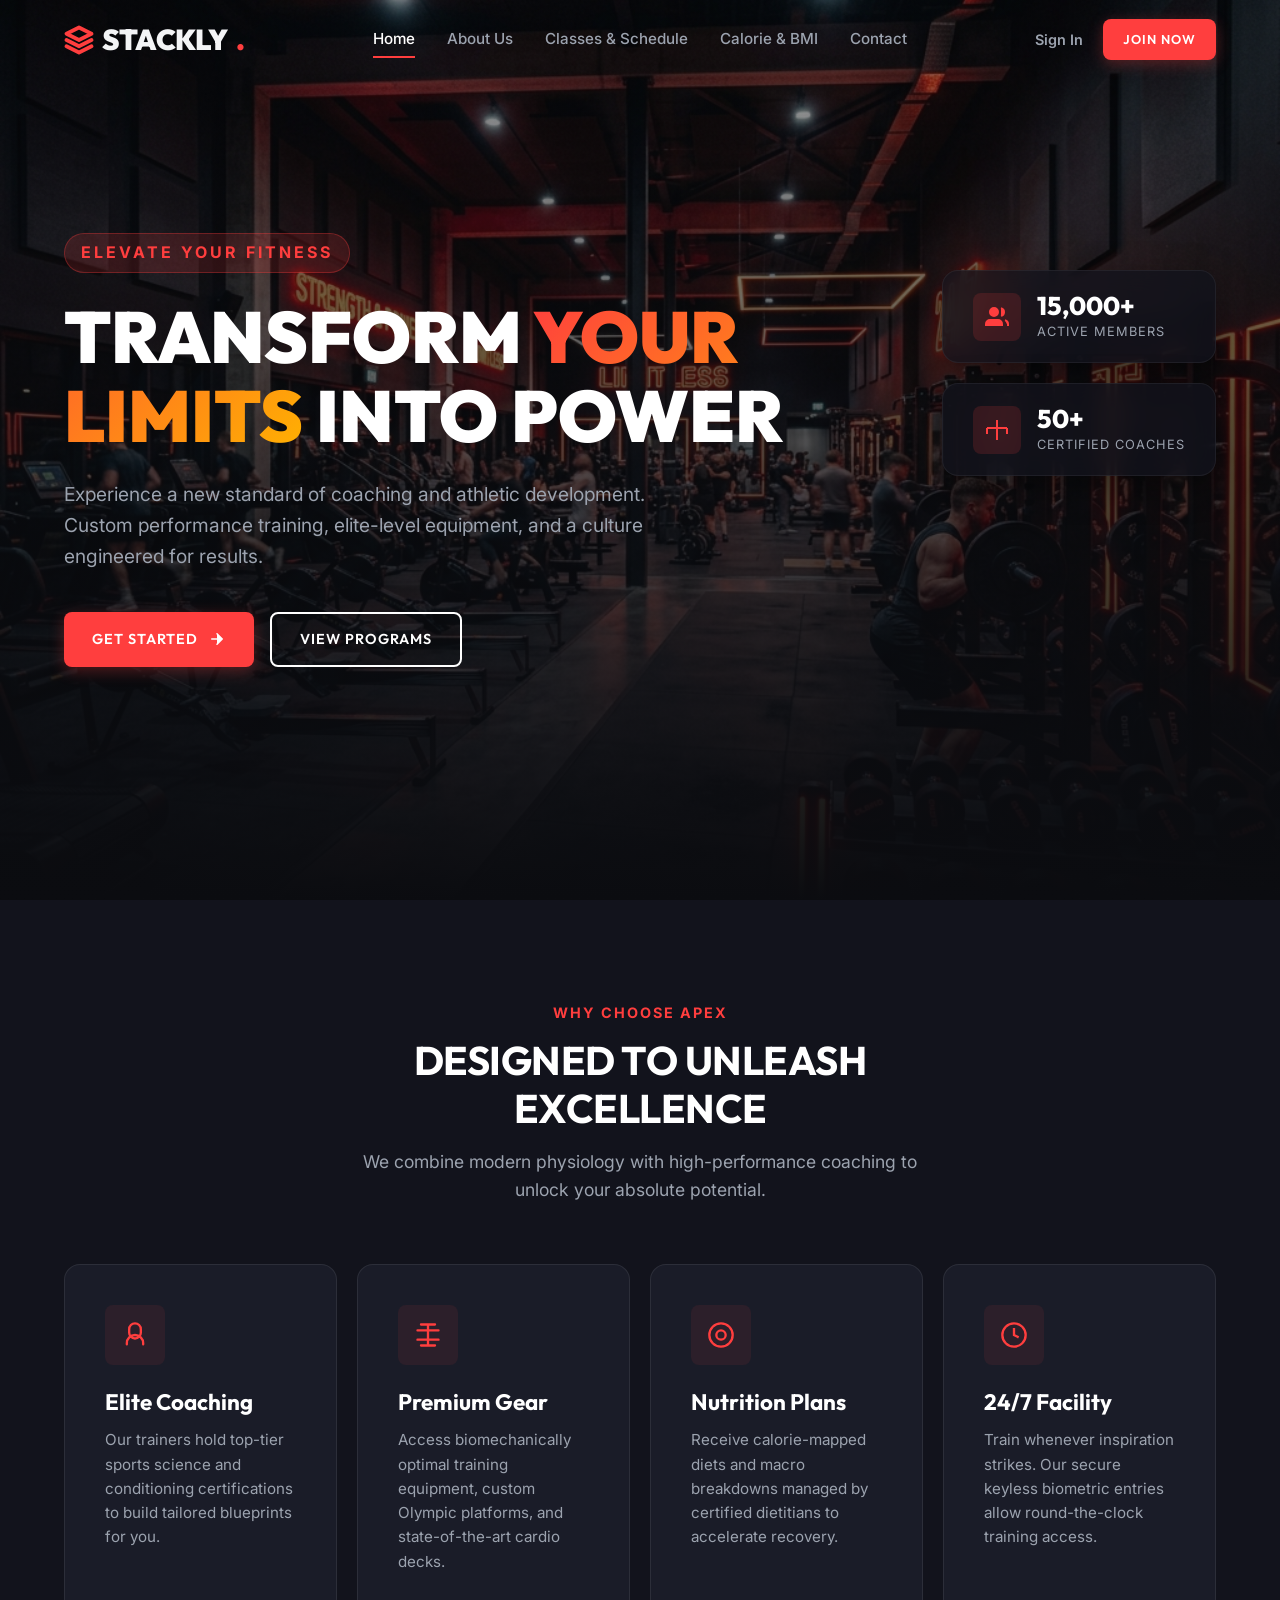
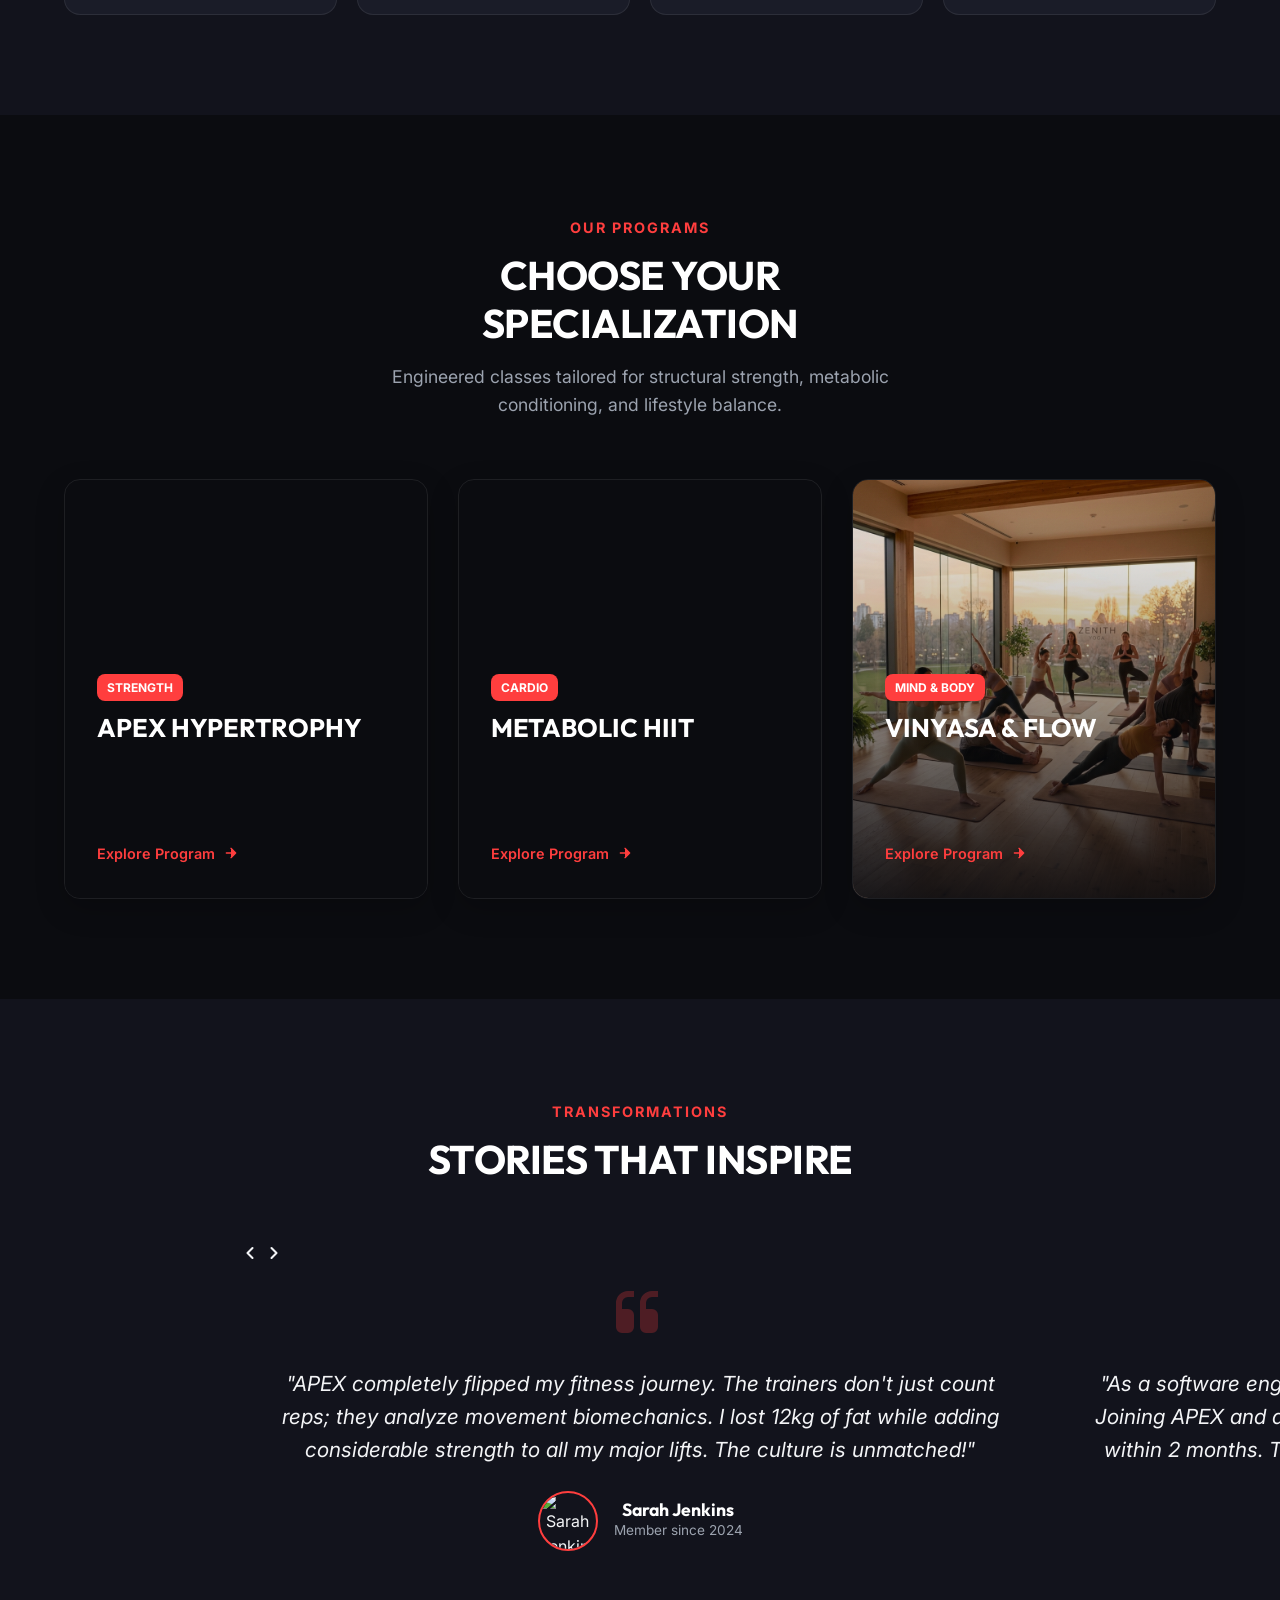
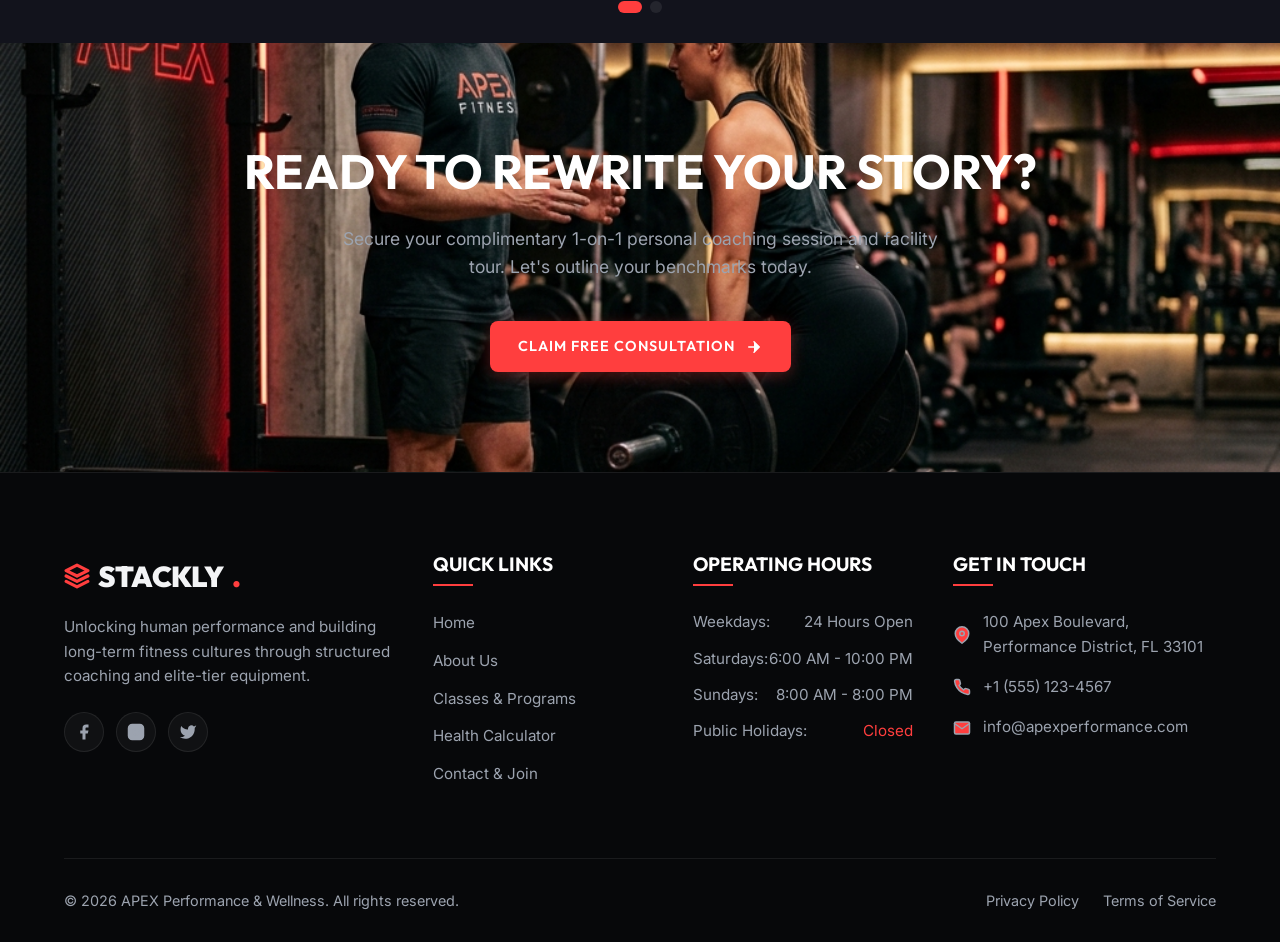
==== index.html @ 870a15e8 "hi" ====
<!DOCTYPE html>
<html lang="en">
<head>
  <meta charset="UTF-8">
  <meta name="viewport" content="width=device-width, initial-scale=1.0">
  <title>APEX Performance & Wellness | Premium Gym & Fitness Center</title>
  <meta name="description" content="Welcome to APEX Performance & Wellness. Experience world-class personal training, functional strength programs, custom nutrition, and state-of-the-art facilities.">
  <link rel="stylesheet" href="css/style.css">
</head>
<body>

  <!-- ==========================================================================
       HEADER & NAVIGATION
       ========================================================================== -->
  <header class="header" id="navbar">
    <div class="container header-container">
      <a href="index.html" class="logo" id="logo-link">
        <svg viewBox="0 0 24 24" width="30" height="30" fill="none" stroke="currentColor" stroke-width="3" stroke-linecap="round" stroke-linejoin="round" class="text-primary">
          <path d="M12 2L2 7l10 5 10-5-10-5z"></path>
          <path d="M2 17l10 5 10-5"></path>
          <path d="M2 12l10 5 10-5"></path>
        </svg>
        STACKLY<span>.</span>
      </a>
      
      <nav class="nav-menu" id="navigation-menu">
        <a href="index.html" class="nav-link active" id="nav-home">Home</a>
        <a href="about.html" class="nav-link" id="nav-about">About Us</a>
        <a href="classes.html" class="nav-link" id="nav-classes">Classes & Schedule</a>
        <a href="bmi.html" class="nav-link" id="nav-bmi">Calorie & BMI</a>
        <a href="contact.html" class="nav-link" id="nav-contact">Contact</a>
      </nav>
      
      <div class="nav-actions">
        <a href="login.html" class="nav-link" id="nav-login-link" style="margin-right: 20px; font-weight: 600; font-size: 0.9rem;">Sign In</a>
        <a href="contact.html" class="btn btn-primary btn-sm" id="nav-cta-btn" style="padding: 10px 20px; font-size: 0.8rem;">
          Join Now
        </a>
        <button class="nav-toggle" id="menu-toggle" aria-label="Toggle navigation Menu" style="margin-left: 20px;">
          <span></span>
          <span></span>
          <span></span>
        </button>
      </div>
    </div>
  </header>

  <!-- ==========================================================================
       HERO BANNER
       ========================================================================== -->
  <section class="hero" style="background-image: url('assets/images/hero.png');" id="hero-section">
    <div class="hero-overlay"></div>
    <div class="container">
      <div class="hero-content">
        <div class="hero-tag reveal reveal-fade">Elevate Your Fitness</div>
        <h1 class="hero-title reveal reveal-up delay-1">
          Transform <span class="text-gradient">Your Limits</span> Into Power
        </h1>
        <p class="hero-desc reveal reveal-up delay-2">
          Experience a new standard of coaching and athletic development. Custom performance training, elite-level equipment, and a culture engineered for results.
        </p>
        <div class="hero-btns reveal reveal-up delay-3">
          <a href="contact.html" class="btn btn-primary" id="hero-cta-join">
            Get Started
            <svg viewBox="0 0 24 24" width="24" height="24">
              <path d="M5 12h14M12 5l7 7-7 7" stroke="currentColor" stroke-width="2" stroke-linecap="round" stroke-linejoin="round"/>
            </svg>
          </a>
          <a href="classes.html" class="btn btn-secondary" id="hero-cta-classes">View Programs</a>
        </div>
      </div>
    </div>

    <!-- Floating Stats Badge -->
    <div class="hero-stats-wrapper reveal reveal-scale delay-4">
      <div class="glass-badge" id="stat-members">
        <div class="glass-badge-icon">
          <svg viewBox="0 0 24 24" fill="none" stroke="currentColor" stroke-width="2">
            <path d="M17 21v-2a4 4 0 0 0-4-4H5a4 4 0 0 0-4 4v2"></path>
            <circle cx="9" cy="7" r="4"></circle>
            <path d="M23 21v-2a4 4 0 0 0-3-3.87"></path>
            <path d="M16 3.13a4 4 0 0 1 0 7.75"></path>
          </svg>
        </div>
        <div class="glass-badge-info">
          <h3>15,000+</h3>
          <p>Active Members</p>
        </div>
      </div>
      <div class="glass-badge" id="stat-coaches">
        <div class="glass-badge-icon">
          <svg viewBox="0 0 24 24" fill="none" stroke="currentColor" stroke-width="2">
            <path d="M22 10v6M2 10v6M12 2v20M2 10h20"></path>
          </svg>
        </div>
        <div class="glass-badge-info">
          <h3>50+</h3>
          <p>Certified Coaches</p>
        </div>
      </div>
    </div>
  </section>

  <!-- ==========================================================================
       FEATURES / VALUE PROPS SECTION
       ========================================================================== -->
  <section class="section section-dark" id="features-section">
    <div class="container">
      <div class="section-header text-center reveal reveal-up">
        <span class="tagline">Why Choose APEX</span>
        <h2>Designed to Unleash Excellence</h2>
        <p>We combine modern physiology with high-performance coaching to unlock your absolute potential.</p>
      </div>

      <div class="grid-4">
        <!-- Feature 1 -->
        <div class="feature-card reveal reveal-up delay-1" id="feature-coaches">
          <div class="feature-icon">
            <svg viewBox="0 0 24 24">
              <path d="M12 2a5 5 0 0 0-5 5v3a5 5 0 0 0 10 0V7a5 5 0 0 0-5-5zM5 20v-1a7 7 0 0 1 14 0v1" fill="none" stroke="currentColor" stroke-width="2" stroke-linecap="round"/>
            </svg>
          </div>
          <h3>Elite Coaching</h3>
          <p>Our trainers hold top-tier sports science and conditioning certifications to build tailored blueprints for you.</p>
        </div>

        <!-- Feature 2 -->
        <div class="feature-card reveal reveal-up delay-2" id="feature-equipment">
          <div class="feature-icon">
            <svg viewBox="0 0 24 24">
              <path d="M6 3h12M6 21h12M12 3v18M3 8h18M3 16h18" fill="none" stroke="currentColor" stroke-width="2" stroke-linecap="round"/>
            </svg>
          </div>
          <h3>Premium Gear</h3>
          <p>Access biomechanically optimal training equipment, custom Olympic platforms, and state-of-the-art cardio decks.</p>
        </div>

        <!-- Feature 3 -->
        <div class="feature-card reveal reveal-up delay-3" id="feature-nutrition">
          <div class="feature-icon">
            <svg viewBox="0 0 24 24">
              <path d="M12 2a10 10 0 1 0 10 10A10 10 0 0 0 12 2zm0 14a4 4 0 1 1 4-4 4 4 0 0 1-4 4z" fill="none" stroke="currentColor" stroke-width="2"/>
            </svg>
          </div>
          <h3>Nutrition Plans</h3>
          <p>Receive calorie-mapped diets and macro breakdowns managed by certified dietitians to accelerate recovery.</p>
        </div>

        <!-- Feature 4 -->
        <div class="feature-card reveal reveal-up delay-4" id="feature-hours">
          <div class="feature-icon">
            <svg viewBox="0 0 24 24">
              <circle cx="12" cy="12" r="10" fill="none" stroke="currentColor" stroke-width="2"/>
              <polyline points="12 6 12 12 16 14" fill="none" stroke="currentColor" stroke-width="2"/>
            </svg>
          </div>
          <h3>24/7 Facility</h3>
          <p>Train whenever inspiration strikes. Our secure keyless biometric entries allow round-the-clock training access.</p>
        </div>
      </div>
    </div>
  </section>

  <!-- ==========================================================================
       PROGRAMS SHOWCASE SECTION
       ========================================================================== -->
  <section class="section" id="programs-section">
    <div class="container">
      <div class="section-header text-center reveal reveal-up">
        <span class="tagline">Our Programs</span>
        <h2>Choose Your Specialization</h2>
        <p>Engineered classes tailored for structural strength, metabolic conditioning, and lifestyle balance.</p>
      </div>

      <div class="grid-3">
        <!-- Program 1 -->
        <div class="program-card reveal reveal-left" id="program-strength-card">
          <div class="program-img" style="background-image: url('https://images.unsplash.com/photo-1517838277536-f5f99be501cd?q=80&w=600&auto=format&fit=crop');"></div>
          <div class="program-overlay"></div>
          <div class="program-content">
            <span class="program-tag">Strength</span>
            <h3>Apex Hypertrophy</h3>
            <p>Master barbell lifts, heavy resistance techniques, and power progression models to build lean athletic mass.</p>
            <a href="classes.html" class="program-link">
              Explore Program
              <svg viewBox="0 0 24 24">
                <path d="M5 12h14M12 5l7 7-7 7" stroke="currentColor" stroke-width="2" stroke-linecap="round" stroke-linejoin="round"/>
              </svg>
            </a>
          </div>
        </div>

        <!-- Program 2 -->
        <div class="program-card reveal reveal-up" id="program-cardio-card">
          <div class="program-img" style="background-image: url('https://images.unsplash.com/photo-1534438327276-14e5300c3a48?q=80&w=600&auto=format&fit=crop');"></div>
          <div class="program-overlay"></div>
          <div class="program-content">
            <span class="program-tag">Cardio</span>
            <h3>Metabolic HIIT</h3>
            <p>Elevate VO2 Max, torch calories, and build high cardiovascular endurance with high-intensity interval metrics.</p>
            <a href="classes.html" class="program-link">
              Explore Program
              <svg viewBox="0 0 24 24">
                <path d="M5 12h14M12 5l7 7-7 7" stroke="currentColor" stroke-width="2" stroke-linecap="round" stroke-linejoin="round"/>
              </svg>
            </a>
          </div>
        </div>

        <!-- Program 3 -->
        <div class="program-card reveal reveal-right" id="program-yoga-card">
          <div class="program-img" style="background-image: url('assets/images/group-class.png');"></div>
          <div class="program-overlay"></div>
          <div class="program-content">
            <span class="program-tag">Mind & Body</span>
            <h3>Vinyasa & Flow</h3>
            <p>Enhance core stability, restore range of motion, and release stress through modern athletic yoga practices.</p>
            <a href="classes.html" class="program-link">
              Explore Program
              <svg viewBox="0 0 24 24">
                <path d="M5 12h14M12 5l7 7-7 7" stroke="currentColor" stroke-width="2" stroke-linecap="round" stroke-linejoin="round"/>
              </svg>
            </a>
          </div>
        </div>
      </div>
    </div>
  </section>

  <!-- ==========================================================================
       TESTIMONIAL RESULTE CAROUSEL
       ========================================================================== -->
  <section class="section section-dark testimonial-section" id="testimonials-section">
    <div class="container">
      <div class="section-header text-center reveal reveal-up">
        <span class="tagline">Transformations</span>
        <h2>Stories That Inspire</h2>
      </div>

      <div class="testimonial-container reveal reveal-scale">
        <!-- Prev & Next Arrows -->
        <button class="slider-arrow prev" id="slider-prev" aria-label="Previous Slide">
          <svg viewBox="0 0 24 24" width="20" height="20" stroke="currentColor" stroke-width="2.5" fill="none" stroke-linecap="round" stroke-linejoin="round">
            <polyline points="15 18 9 12 15 6"></polyline>
          </svg>
        </button>
        <button class="slider-arrow next" id="slider-next" aria-label="Next Slide">
          <svg viewBox="0 0 24 24" width="20" height="20" stroke="currentColor" stroke-width="2.5" fill="none" stroke-linecap="round" stroke-linejoin="round">
            <polyline points="9 18 15 12 9 6"></polyline>
          </svg>
        </button>
        <div class="testimonial-slider">
          <!-- Slide 1 -->
          <div class="testimonial-slide">
            <div class="quote-icon">
              <svg viewBox="0 0 24 24">
                <path d="M3 21h3a3 3 0 0 0 3-3v-6a3 3 0 0 0-3-3H3V6a3 3 0 0 1 3-3h3V0H6A6 6 0 0 0 0 6v12a3 3 0 0 0 3 3zm12 0h3a3 3 0 0 0 3-3v-6a3 3 0 0 0-3-3h-3V6a3 3 0 0 1 3-3h3V0h-3a6 6 0 0 0-6 6v12a3 3 0 0 0 3 3z" fill="currentColor"/>
              </svg>
            </div>
            <p class="testimonial-text">
              "APEX completely flipped my fitness journey. The trainers don't just count reps; they analyze movement biomechanics. I lost 12kg of fat while adding considerable strength to all my major lifts. The culture is unmatched!"
            </p>
            <div class="client-info">
              <img src="https://images.unsplash.com/photo-1534528741775-53994a69daeb?q=80&w=150&auto=format&fit=crop" alt="Sarah Jenkins" class="client-img">
              <div class="client-meta">
                <h4>Sarah Jenkins</h4>
                <p>Member since 2024</p>
              </div>
            </div>
          </div>

          <!-- Slide 2 -->
          <div class="testimonial-slide">
            <div class="quote-icon">
              <svg viewBox="0 0 24 24">
                <path d="M3 21h3a3 3 0 0 0 3-3v-6a3 3 0 0 0-3-3H3V6a3 3 0 0 1 3-3h3V0H6A6 6 0 0 0 0 6v12a3 3 0 0 0 3 3zm12 0h3a3 3 0 0 0 3-3v-6a3 3 0 0 0-3-3h-3V6a3 3 0 0 1 3-3h3V0h-3a6 6 0 0 0-6 6v12a3 3 0 0 0 3 3z" fill="currentColor"/>
              </svg>
            </div>
            <p class="testimonial-text">
              "As a software engineer sitting 10 hours a day, I had chronic back pain. Joining APEX and doing their mobility programs resolved my back issue within 2 months. The facility is spotless and calculations are spot on."
            </p>
            <div class="client-info">
              <img src="https://images.unsplash.com/photo-1507003211169-0a1dd7228f2d?q=80&w=150&auto=format&fit=crop" alt="Marcus Chen" class="client-img">
              <div class="client-meta">
                <h4>Marcus Chen</h4>
                <p>Member since 2023</p>
              </div>
            </div>
          </div>
        </div>

        <!-- Dot Indicators generated in JS -->
        <div class="slider-dots"></div>
      </div>
    </div>
  </section>

  <!-- ==========================================================================
       CTA BANNER SECTION
       ========================================================================== -->
  <section class="section" style="background-image: url('assets/images/trainer-coaching.png'); background-size: cover; background-position: center; position: relative;" id="cta-banner">
    <div class="hero-overlay" style="background: rgba(11, 12, 16, 0.85);"></div>
    <div class="container text-center">
      <div class="reveal reveal-up">
        <h2 style="font-size: 3rem; margin-bottom: 24px; text-transform: uppercase;">Ready to Rewrite Your Story?</h2>
        <p style="color: var(--text-muted); max-width: 600px; margin: 0 auto 40px auto; font-size: 1.1rem;">
          Secure your complimentary 1-on-1 personal coaching session and facility tour. Let's outline your benchmarks today.
        </p>
        <a href="contact.html" class="btn btn-primary btn-lg" id="banner-join-btn">
          Claim Free Consultation
          <svg viewBox="0 0 24 24" width="24" height="24">
            <path d="M5 12h14M12 5l7 7-7 7" stroke="currentColor" stroke-width="2" stroke-linecap="round" stroke-linejoin="round"/>
          </svg>
        </a>
      </div>
    </div>
  </section>

  <!-- ==========================================================================
       FOOTER
       ========================================================================== -->
  <footer class="footer" id="footer-section">
    <div class="container">
      <div class="footer-grid">
        <!-- Col 1 -->
        <div class="footer-brand" id="footer-logo-col">
          <a href="index.html" class="logo">
            <svg viewBox="0 0 24 24" width="26" height="26" fill="none" stroke="currentColor" stroke-width="3" stroke-linecap="round" stroke-linejoin="round" class="text-primary">
              <path d="M12 2L2 7l10 5 10-5-10-5z"></path>
              <path d="M2 17l10 5 10-5"></path>
              <path d="M2 12l10 5 10-5"></path>
            </svg>
            STACKLY<span>.</span>
          </a>
          <p>Unlocking human performance and building long-term fitness cultures through structured coaching and elite-tier equipment.</p>
          <div class="footer-socials">
            <a href="404.html" class="social-icon" aria-label="Facebook link">
              <svg viewBox="0 0 24 24"><path d="M18 2h-3a5 5 0 0 0-5 5v3H7v4h3v8h4v-8h3l1-4h-4V7a1 1 0 0 1 1-1h3z"/></svg>
            </a>
            <a href="404.html" class="social-icon" aria-label="Instagram link">
              <svg viewBox="0 0 24 24" fill="none" stroke="currentColor" stroke-width="2" stroke-linecap="round" stroke-linejoin="round"><rect x="2" y="2" width="20" height="20" rx="5" ry="5"></rect><path d="M16 11.37A4 4 0 1 1 12.63 8 4 4 0 0 1 16 11.37z"></path><line x1="17.5" y1="6.5" x2="17.51" y2="6.5"></line></svg>
            </a>
            <a href="404.html" class="social-icon" aria-label="Twitter/X link">
              <svg viewBox="0 0 24 24"><path d="M23 3a10.9 10.9 0 0 1-3.14 1.53 4.48 4.48 0 0 0-7.86 3v1A10.66 10.66 0 0 1 3 4s-4 9 5 13a11.64 11.64 0 0 1-7 2c9 5 20 0 20-11.5a4.5 4.5 0 0 0-.08-.83A7.72 7.72 0 0 0 23 3z"/></svg>
            </a>
          </div>
        </div>

        <!-- Col 2 -->
        <div class="footer-column" id="footer-links-col">
          <h3>Quick Links</h3>
          <ul class="footer-links">
            <li><a href="index.html" id="fl-home">Home</a></li>
            <li><a href="about.html" id="fl-about">About Us</a></li>
            <li><a href="classes.html" id="fl-classes">Classes & Programs</a></li>
            <li><a href="bmi.html" id="fl-bmi">Health Calculator</a></li>
            <li><a href="contact.html" id="fl-contact">Contact & Join</a></li>
          </ul>
        </div>

        <!-- Col 3 -->
        <div class="footer-column" id="footer-hours-col">
          <h3>Operating Hours</h3>
          <ul class="footer-links" style="color: var(--text-muted); font-size: 0.95rem;">
            <li style="margin-bottom: 12px; display: flex; justify-content: space-between;">
              <span>Weekdays:</span> <span class="text-light">24 Hours Open</span>
            </li>
            <li style="margin-bottom: 12px; display: flex; justify-content: space-between;">
              <span>Saturdays:</span> <span class="text-light">6:00 AM - 10:00 PM</span>
            </li>
            <li style="margin-bottom: 12px; display: flex; justify-content: space-between;">
              <span>Sundays:</span> <span class="text-light">8:00 AM - 8:00 PM</span>
            </li>
            <li style="margin-bottom: 12px; display: flex; justify-content: space-between;">
              <span>Public Holidays:</span> <span class="text-primary">Closed</span>
            </li>
          </ul>
        </div>

        <!-- Col 4 -->
        <div class="footer-column" id="footer-contact-col">
          <h3>Get In Touch</h3>
          <ul class="footer-info">
            <li>
              <svg viewBox="0 0 24 24" fill="none" stroke="currentColor" stroke-width="2" stroke-linecap="round" stroke-linejoin="round"><path d="M21 10c0 7-9 13-9 13s-9-6-9-13a9 9 0 0 1 18 0z"></path><circle cx="12" cy="10" r="3"></circle></svg>
              <span>100 Apex Boulevard, Performance District, FL 33101</span>
            </li>
            <li>
              <svg viewBox="0 0 24 24" fill="none" stroke="currentColor" stroke-width="2" stroke-linecap="round" stroke-linejoin="round"><path d="M22 16.92v3a2 2 0 0 1-2.18 2 19.79 19.79 0 0 1-8.63-3.07 19.5 19.5 0 0 1-6-6 19.79 19.79 0 0 1-3.07-8.67A2 2 0 0 1 4.11 2h3a2 2 0 0 1 2 1.72 12.84 12.84 0 0 0 .7 2.81 2 2 0 0 1-.45 2.11L8.09 9.91a16 16 0 0 0 6 6l1.27-1.27a2 2 0 0 1 2.11-.45 12.84 12.84 0 0 0 2.81.7A2 2 0 0 1 22 16.92z"></path></svg>
              <span>+1 (555) 123-4567</span>
            </li>
            <li>
              <svg viewBox="0 0 24 24" fill="none" stroke="currentColor" stroke-width="2" stroke-linecap="round" stroke-linejoin="round"><path d="M4 4h16c1.1 0 2 .9 2 2v12c0 1.1-.9 2-2 2H4c-1.1 0-2-.9-2-2V6c0-1.1.9-2 2-2z"></path><polyline points="22,6 12,13 2,6"></polyline></svg>
              <span>info@apexperformance.com</span>
            </li>
          </ul>
        </div>
      </div>

      <div class="footer-bottom">
        <p>&copy; 2026 APEX Performance & Wellness. All rights reserved.</p>
        <div class="footer-bottom-links">
          <a href="#" id="f-privacy">Privacy Policy</a>
          <a href="#" id="f-terms">Terms of Service</a>
        </div>
      </div>
    </div>
  </footer>

  <script src="js/main.js"></script>
</body>
</html>
---- css/style.css ----
@import url('https://fonts.googleapis.com/css2?family=Inter:wght@300;400;500;600;700&family=Outfit:wght@400;500;600;700;800;900&display=swap');

/* ==========================================================================
   DESIGN SYSTEM & VARIABLES
   ========================================================================== */
:root {
  /* Colors */
  --primary: #ff3e3e;
  --primary-rgb: 255, 62, 62;
  --primary-hover: #e02b2b;
  --secondary: #ffb300;
  --secondary-rgb: 255, 179, 0;
  --dark-bg: #0b0c10;
  --dark-section: #12131c;
  --card-bg: #1a1c28;
  --card-hover: #222535;
  --border-color: rgba(255, 255, 255, 0.08);
  --border-focus: rgba(255, 62, 62, 0.5);
  
  /* Text */
  --text-main: #f3f4f6;
  --text-muted: #9ca3af;
  --text-light: #ffffff;
  
  /* Glassmorphism */
  --glass-bg: rgba(18, 19, 28, 0.75);
  --glass-border: rgba(255, 255, 255, 0.06);
  --glass-shadow: rgba(0, 0, 0, 0.4);
  
  /* Fonts */
  --font-title: 'Outfit', -apple-system, BlinkMacSystemFont, "Segoe UI", Roboto, sans-serif;
  --font-body: 'Inter', -apple-system, BlinkMacSystemFont, sans-serif;
  
  /* Spacing */
  --section-padding: 100px 0;
  --section-padding-mobile: 60px 0;
  
  /* UI Attributes */
  --radius-sm: 8px;
  --radius-md: 16px;
  --radius-lg: 24px;
  --radius-full: 9999px;
  --transition: all 0.35s cubic-bezier(0.25, 0.8, 0.25, 1);
  --transition-fast: all 0.2s ease;
}

/* ==========================================================================
   GLOBAL RESET & BASE STYLES
   ========================================================================== */
*, *::before, *::after {
  box-sizing: border-box;
  margin: 0;
  padding: 0;
}

html {
  scroll-behavior: smooth;
  scroll-padding-top: 80px; /* Offset for sticky nav */
  -webkit-font-smoothing: antialiased;
  -moz-osx-font-smoothing: grayscale;
}

body {
  font-family: var(--font-body);
  background-color: var(--dark-bg);
  color: var(--text-main);
  line-height: 1.6;
  overflow-x: hidden;
}

/* Custom Scrollbar */
::-webkit-scrollbar {
  width: 10px;
}

::-webkit-scrollbar-track {
  background: var(--dark-bg);
}

::-webkit-scrollbar-thumb {
  background: #2b2e3c;
  border-radius: var(--radius-sm);
  border: 2px solid var(--dark-bg);
}

::-webkit-scrollbar-thumb:hover {
  background: var(--primary);
}

/* Typography */
h1, h2, h3, h4, h5, h6 {
  font-family: var(--font-title);
  color: var(--text-light);
  font-weight: 700;
  line-height: 1.2;
}

a {
  color: inherit;
  text-decoration: none;
  transition: var(--transition-fast);
}

img {
  max-width: 100%;
  height: auto;
  display: block;
}

ul {
  list-style: none;
}

button, input, textarea, select {
  font-family: inherit;
  font-size: inherit;
  background: none;
  border: none;
  outline: none;
  color: inherit;
}

/* ==========================================================================
   LAYOUT UTILITIES
   ========================================================================== */
.container {
  width: 100%;
  max-width: 1200px;
  margin: 0 auto;
  padding: 0 24px;
}

.section {
  padding: var(--section-padding);
}

.section-dark {
  background-color: var(--dark-section);
}

.flex-center {
  display: flex;
  align-items: center;
  justify-content: center;
}

.text-center {
  text-align: center;
}

.grid-2 {
  display: grid;
  grid-template-columns: repeat(2, 1fr);
  gap: 40px;
}

.grid-3 {
  display: grid;
  grid-template-columns: repeat(3, 1fr);
  gap: 30px;
}

.grid-4 {
  display: grid;
  grid-template-columns: repeat(4, 1fr);
  gap: 20px;
}

/* Spacing Helpers */
.mb-1 { margin-bottom: 8px; }
.mb-2 { margin-bottom: 16px; }
.mb-3 { margin-bottom: 24px; }
.mb-4 { margin-bottom: 32px; }
.mb-5 { margin-bottom: 48px; }

.mt-2 { margin-top: 16px; }
.mt-4 { margin-top: 32px; }

/* Text highlights */
.text-primary {
  color: var(--primary);
}

.text-secondary {
  color: var(--secondary);
}

.text-gradient {
  background: linear-gradient(135deg, var(--primary), var(--secondary));
  -webkit-background-clip: text;
  -webkit-text-fill-color: transparent;
}

.tagline {
  text-transform: uppercase;
  font-weight: 700;
  font-size: 0.9rem;
  letter-spacing: 2px;
  color: var(--primary);
  display: inline-block;
  margin-bottom: 12px;
}

/* Section Header */
.section-header {
  max-width: 600px;
  margin: 0 auto 60px auto;
}

.section-header h2 {
  font-size: 2.5rem;
  margin-bottom: 16px;
  text-transform: uppercase;
  letter-spacing: -0.5px;
}

.section-header p {
  color: var(--text-muted);
  font-size: 1.1rem;
}

/* ==========================================================================
   BUTTONS & INTERACTIVES
   ========================================================================== */
.btn {
  display: inline-flex;
  align-items: center;
  justify-content: center;
  padding: 14px 28px;
  font-family: var(--font-title);
  font-weight: 600;
  text-transform: uppercase;
  font-size: 0.9rem;
  letter-spacing: 1px;
  border-radius: var(--radius-sm);
  cursor: pointer;
  transition: var(--transition);
  position: relative;
  overflow: hidden;
  gap: 10px;
  z-index: 1;
}

.btn-primary {
  background-color: var(--primary);
  color: var(--text-light);
  box-shadow: 0 4px 15px rgba(255, 62, 62, 0.3);
}

.btn-primary::after {
  content: '';
  position: absolute;
  top: 0;
  left: -100%;
  width: 100%;
  height: 100%;
  background: linear-gradient(90deg, transparent, rgba(255, 255, 255, 0.2), transparent);
  transition: 0.5s;
  z-index: -1;
}

.btn-primary:hover::after {
  left: 100%;
}

.btn-primary:hover {
  background-color: var(--primary-hover);
  box-shadow: 0 6px 20px rgba(255, 62, 62, 0.5);
  transform: translateY(-2px);
}

.btn-secondary {
  background-color: transparent;
  color: var(--text-light);
  border: 2px solid var(--text-light);
}

.btn-secondary:hover {
  background-color: var(--text-light);
  color: var(--dark-bg);
  transform: translateY(-2px);
}

.btn-outline-primary {
  background-color: transparent;
  color: var(--primary);
  border: 2px solid var(--primary);
}

.btn-outline-primary:hover {
  background-color: var(--primary);
  color: var(--text-light);
  box-shadow: 0 4px 15px rgba(255, 62, 62, 0.3);
  transform: translateY(-2px);
}

/* Icon Styles */
.btn svg {
  width: 18px;
  height: 18px;
  fill: currentColor;
  transition: transform 0.3s ease;
}

.btn:hover svg {
  transform: translateX(4px);
}

/* ==========================================================================
   HEADER / STICKY NAVIGATION
   ========================================================================== */
.header {
  position: fixed;
  top: 0;
  left: 0;
  width: 100%;
  height: 80px;
  display: flex;
  align-items: center;
  z-index: 1000;
  transition: var(--transition);
  border-bottom: 1px solid transparent;
}

.header-scrolled {
  background-color: var(--glass-bg);
  backdrop-filter: blur(16px);
  -webkit-backdrop-filter: blur(16px);
  height: 70px;
  border-bottom: 1px solid var(--glass-border);
  box-shadow: 0 10px 30px var(--glass-shadow);
}

.header-container {
  display: flex;
  justify-content: space-between;
  align-items: center;
  width: 100%;
}

.logo {
  font-family: var(--font-title);
  font-weight: 900;
  font-size: 1.8rem;
  letter-spacing: -0.5px;
  display: flex;
  align-items: center;
  gap: 8px;
}

.logo span {
  color: var(--primary);
}

.nav-menu {
  display: flex;
  gap: 32px;
  align-items: center;
}

.nav-link {
  font-weight: 500;
  font-size: 0.95rem;
  color: var(--text-muted);
  position: relative;
  padding: 6px 0;
}

.nav-link:hover, .nav-link.active {
  color: var(--text-light);
}

.nav-link::after {
  content: '';
  position: absolute;
  bottom: 0;
  left: 0;
  width: 0;
  height: 2px;
  background-color: var(--primary);
  transition: var(--transition);
}

.nav-link:hover::after, .nav-link.active::after {
  width: 100%;
}

.nav-actions {
  display: flex;
  align-items: center;
}

/* Hamburger Menu button */
.nav-toggle {
  display: none;
  flex-direction: column;
  justify-content: space-between;
  width: 24px;
  height: 18px;
  cursor: pointer;
  z-index: 1001;
}

.nav-toggle span {
  display: block;
  height: 2px;
  width: 100%;
  background-color: var(--text-light);
  border-radius: 2px;
  transition: var(--transition);
}

/* Mobile Nav Active Animation */
.nav-toggle.active span:nth-child(1) {
  transform: translateY(8px) rotate(45deg);
}

.nav-toggle.active span:nth-child(2) {
  opacity: 0;
}

.nav-toggle.active span:nth-child(3) {
  transform: translateY(-8px) rotate(-45deg);
}

/* ==========================================================================
   HERO / BANNER SECTION
   ========================================================================== */
.hero {
  height: 100vh;
  min-height: 700px;
  position: relative;
  background-size: cover;
  background-position: center;
  display: flex;
  align-items: center;
  z-index: 2;
}

.hero-overlay {
  position: absolute;
  top: 0;
  left: 0;
  width: 100%;
  height: 100%;
  background: linear-gradient(
    to bottom,
    rgba(11, 12, 16, 0.4) 0%,
    rgba(11, 12, 16, 0.75) 60%,
    var(--dark-bg) 100%
  );
  z-index: -1;
}

.hero-content {
  max-width: 750px;
}

.hero-tag {
  font-size: 1rem;
  letter-spacing: 3px;
  background-color: rgba(255, 62, 62, 0.15);
  border: 1px solid rgba(255, 62, 62, 0.3);
  color: var(--primary);
  display: inline-block;
  padding: 6px 16px;
  border-radius: var(--radius-full);
  margin-bottom: 24px;
  text-transform: uppercase;
  font-weight: 700;
}

.hero-title {
  font-size: 4.5rem;
  font-weight: 900;
  line-height: 1.1;
  text-transform: uppercase;
  margin-bottom: 24px;
}

.hero-desc {
  font-size: 1.2rem;
  color: var(--text-muted);
  margin-bottom: 40px;
  max-width: 600px;
}

.hero-btns {
  display: flex;
  gap: 16px;
}

/* Stats Floating Cards */
.hero-stats-wrapper {
  position: absolute;
  right: 5%;
  top: 30%;
  display: flex;
  flex-direction: column;
  gap: 20px;
  z-index: 10;
}

.glass-badge {
  background: var(--glass-bg);
  border: 1px solid var(--glass-border);
  backdrop-filter: blur(12px);
  -webkit-backdrop-filter: blur(12px);
  border-radius: var(--radius-md);
  padding: 20px 30px;
  display: flex;
  align-items: center;
  gap: 16px;
  box-shadow: 0 10px 35px var(--glass-shadow);
  transform: translateY(0);
  transition: var(--transition);
}

.glass-badge:hover {
  transform: translateY(-5px);
  border-color: rgba(255, 62, 62, 0.3);
}

.glass-badge-icon {
  width: 48px;
  height: 48px;
  border-radius: var(--radius-sm);
  background-color: rgba(255, 62, 62, 0.15);
  color: var(--primary);
  display: flex;
  align-items: center;
  justify-content: center;
}

.glass-badge-icon svg {
  width: 24px;
  height: 24px;
  fill: currentColor;
}

.glass-badge-info h3 {
  font-size: 1.6rem;
  font-weight: 800;
  color: var(--text-light);
}

.glass-badge-info p {
  font-size: 0.8rem;
  color: var(--text-muted);
  text-transform: uppercase;
  letter-spacing: 1px;
}

/* ==========================================================================
   FEATURES / SERVICES SECTION
   ========================================================================== */
.feature-card {
  background-color: var(--card-bg);
  border: 1px solid var(--border-color);
  border-radius: var(--radius-md);
  padding: 40px;
  transition: var(--transition);
  position: relative;
  overflow: hidden;
}

.feature-card::before {
  content: '';
  position: absolute;
  top: 0;
  left: 0;
  width: 100%;
  height: 4px;
  background-color: var(--primary);
  transform: scaleX(0);
  transform-origin: left;
  transition: var(--transition);
}

.feature-card:hover {
  transform: translateY(-8px);
  background-color: var(--card-hover);
  border-color: rgba(255, 62, 62, 0.2);
  box-shadow: 0 15px 35px rgba(0, 0, 0, 0.3);
}

.feature-card:hover::before {
  transform: scaleX(1);
}

.feature-icon {
  width: 60px;
  height: 60px;
  background-color: rgba(255, 62, 62, 0.08);
  color: var(--primary);
  border-radius: var(--radius-sm);
  margin-bottom: 24px;
  display: flex;
  align-items: center;
  justify-content: center;
  transition: var(--transition);
}

.feature-card:hover .feature-icon {
  background-color: var(--primary);
  color: var(--text-light);
  transform: scale(1.05);
}

.feature-icon svg {
  width: 28px;
  height: 28px;
  fill: currentColor;
}

.feature-card h3 {
  font-size: 1.4rem;
  margin-bottom: 12px;
}

.feature-card p {
  color: var(--text-muted);
  font-size: 0.95rem;
}

/* ==========================================================================
   PROGRAMS / SERVICES
   ========================================================================== */
.program-card {
  position: relative;
  height: 420px;
  border-radius: var(--radius-md);
  overflow: hidden;
  display: flex;
  align-items: flex-end;
  border: 1px solid var(--border-color);
  box-shadow: 0 10px 30px rgba(0, 0, 0, 0.2);
}

.program-img {
  position: absolute;
  top: 0;
  left: 0;
  width: 100%;
  height: 100%;
  background-size: cover;
  background-position: center;
  transition: var(--transition);
  z-index: 1;
}

.program-card:hover .program-img {
  transform: scale(1.1);
}

.program-overlay {
  position: absolute;
  top: 0;
  left: 0;
  width: 100%;
  height: 100%;
  background: linear-gradient(
    to bottom,
    transparent 0%,
    rgba(11, 12, 16, 0.2) 30%,
    rgba(11, 12, 16, 0.9) 100%
  );
  z-index: 2;
}

.program-content {
  position: relative;
  z-index: 3;
  padding: 32px;
  width: 100%;
}

.program-tag {
  background-color: var(--primary);
  color: var(--text-light);
  font-size: 0.75rem;
  font-weight: 700;
  text-transform: uppercase;
  padding: 4px 10px;
  border-radius: var(--radius-sm);
  display: inline-block;
  margin-bottom: 12px;
}

.program-card h3 {
  font-size: 1.6rem;
  margin-bottom: 8px;
  text-transform: uppercase;
}

.program-card p {
  color: var(--text-muted);
  font-size: 0.9rem;
  margin-bottom: 20px;
  transform: translateY(20px);
  opacity: 0;
  transition: var(--transition);
}

.program-card:hover p {
  transform: translateY(0);
  opacity: 1;
}

.program-link {
  display: inline-flex;
  align-items: center;
  gap: 8px;
  font-size: 0.9rem;
  font-weight: 600;
  color: var(--primary);
}

.program-link svg {
  width: 16px;
  height: 16px;
  fill: currentColor;
  transition: transform 0.2s ease;
}

.program-link:hover svg {
  transform: translateX(4px);
}

/* ==========================================================================
   TRAINERS / ABOUT SPECIFICS
   ========================================================================== */
.trainer-card {
  background-color: var(--card-bg);
  border: 1px solid var(--border-color);
  border-radius: var(--radius-md);
  overflow: hidden;
  transition: var(--transition);
}

.trainer-card:hover {
  transform: translateY(-5px);
  border-color: rgba(255, 62, 62, 0.2);
  box-shadow: 0 15px 30px rgba(0, 0, 0, 0.3);
}

.trainer-img-wrapper {
  position: relative;
  height: 350px;
  overflow: hidden;
}

.trainer-img {
  width: 100%;
  height: 100%;
  object-fit: cover;
  object-position: top;
  transition: var(--transition);
}

.trainer-card:hover .trainer-img {
  transform: scale(1.05);
}

.trainer-socials {
  position: absolute;
  bottom: 0;
  left: 0;
  width: 100%;
  display: flex;
  justify-content: center;
  gap: 12px;
  padding: 20px;
  background: linear-gradient(to top, rgba(0, 0, 0, 0.8), transparent);
  transform: translateY(100%);
  transition: var(--transition);
  z-index: 5;
}

.trainer-card:hover .trainer-socials {
  transform: translateY(0);
}

.social-icon {
  width: 40px;
  height: 40px;
  background-color: var(--primary);
  color: var(--text-light);
  border-radius: var(--radius-full);
  display: flex;
  align-items: center;
  justify-content: center;
  transition: var(--transition-fast);
}

.social-icon:hover {
  background-color: var(--text-light);
  color: var(--primary);
  transform: scale(1.1);
}

.social-icon svg {
  width: 18px;
  height: 18px;
  fill: currentColor;
}

.trainer-info {
  padding: 24px;
}

.trainer-role {
  color: var(--primary);
  font-size: 0.85rem;
  font-weight: 600;
  text-transform: uppercase;
  letter-spacing: 1px;
  margin-bottom: 6px;
}

.trainer-info h3 {
  font-size: 1.4rem;
  margin-bottom: 12px;
}

/* ==========================================================================
   CLASS SCHEDULE & FILTER (CLASSES PAGE)
   ========================================================================== */
.filter-tabs {
  display: flex;
  justify-content: center;
  gap: 12px;
  margin-bottom: 40px;
  flex-wrap: wrap;
}

.filter-btn {
  padding: 10px 24px;
  background-color: var(--card-bg);
  border: 1px solid var(--border-color);
  color: var(--text-muted);
  border-radius: var(--radius-full);
  font-weight: 600;
  cursor: pointer;
  transition: var(--transition-fast);
}

.filter-btn:hover, .filter-btn.active {
  background-color: var(--primary);
  color: var(--text-light);
  border-color: var(--primary);
  box-shadow: 0 4px 15px rgba(255, 62, 62, 0.2);
}

/* Schedule Table */
.schedule-table-wrapper {
  overflow-x: auto;
  border-radius: var(--radius-md);
  border: 1px solid var(--border-color);
  background-color: var(--card-bg);
}

.schedule-table {
  width: 100%;
  border-collapse: collapse;
  text-align: left;
  min-width: 800px;
}

.schedule-table th, .schedule-table td {
  padding: 20px 24px;
  border-bottom: 1px solid var(--border-color);
}

.schedule-table th {
  background-color: var(--dark-section);
  color: var(--text-light);
  font-family: var(--font-title);
  font-size: 1rem;
  text-transform: uppercase;
  font-weight: 700;
  letter-spacing: 0.5px;
}

.schedule-row {
  transition: var(--transition-fast);
}

.schedule-row:hover {
  background-color: var(--card-hover);
}

.class-time {
  font-weight: 700;
  color: var(--text-light);
}

.class-name {
  font-weight: 600;
  color: var(--text-light);
  font-size: 1.1rem;
}

.class-type {
  display: inline-block;
  padding: 4px 10px;
  font-size: 0.75rem;
  font-weight: 700;
  text-transform: uppercase;
  border-radius: var(--radius-sm);
  background-color: rgba(255, 255, 255, 0.06);
}

.class-type.strength { color: var(--primary); background-color: rgba(255, 62, 62, 0.1); }
.class-type.cardio { color: #00f2fe; background-color: rgba(0, 242, 254, 0.1); }
.class-type.flexibility { color: #a1ff00; background-color: rgba(161, 255, 0, 0.1); }
.class-type.mind { color: var(--secondary); background-color: rgba(255, 179, 0, 0.1); }

/* ==========================================================================
   PRICING PLANS
   ========================================================================== */
.pricing-card {
  background-color: var(--card-bg);
  border: 1px solid var(--border-color);
  border-radius: var(--radius-md);
  padding: 50px 40px;
  transition: var(--transition);
  display: flex;
  flex-direction: column;
  position: relative;
}

.pricing-card.popular {
  border-color: var(--primary);
  box-shadow: 0 15px 35px rgba(255, 62, 62, 0.15);
  transform: scale(1.03);
}

@media (max-width: 991px) {
  .pricing-card.popular {
    transform: scale(1);
  }
}

.popular-badge {
  position: absolute;
  top: 20px;
  right: 20px;
  background-color: var(--primary);
  color: var(--text-light);
  font-size: 0.75rem;
  font-weight: 700;
  text-transform: uppercase;
  padding: 6px 14px;
  border-radius: var(--radius-full);
  letter-spacing: 1px;
}

.plan-title {
  font-size: 1.5rem;
  margin-bottom: 8px;
  text-transform: uppercase;
}

.plan-desc {
  color: var(--text-muted);
  font-size: 0.9rem;
  margin-bottom: 30px;
}

.plan-price {
  margin-bottom: 40px;
}

.plan-price h3 {
  font-size: 3rem;
  font-weight: 900;
  display: flex;
  align-items: baseline;
}

.plan-price span {
  font-size: 1rem;
  font-weight: 500;
  color: var(--text-muted);
  text-transform: lowercase;
}

.plan-features {
  margin-bottom: 40px;
  flex-grow: 1;
}

.plan-features li {
  display: flex;
  align-items: center;
  gap: 12px;
  margin-bottom: 16px;
  color: var(--text-main);
  font-size: 0.95rem;
}

.plan-features svg {
  width: 18px;
  height: 18px;
  fill: var(--primary);
  flex-shrink: 0;
}

.plan-features li.disabled {
  color: var(--text-muted);
  text-decoration: line-through;
  opacity: 0.5;
}

.plan-features li.disabled svg {
  fill: var(--text-muted);
}

/* ==========================================================================
   FITNESS CALCULATOR (BMI PAGE)
   ========================================================================== */
.calc-wrapper {
  background-color: var(--card-bg);
  border: 1px solid var(--border-color);
  border-radius: var(--radius-lg);
  padding: 50px;
  box-shadow: 0 15px 40px rgba(0, 0, 0, 0.4);
}

.calc-grid {
  display: grid;
  grid-template-columns: 1.2fr 0.8fr;
  gap: 60px;
}

.calc-group {
  margin-bottom: 24px;
}

.calc-label {
  display: block;
  font-weight: 600;
  font-size: 0.9rem;
  color: var(--text-light);
  margin-bottom: 8px;
  text-transform: uppercase;
  letter-spacing: 0.5px;
}

/* Input Styles */
.form-input, .form-select, .form-textarea {
  width: 100%;
  padding: 16px 20px;
  background-color: rgba(255, 255, 255, 0.04);
  border: 1px solid var(--border-color);
  border-radius: var(--radius-sm);
  color: var(--text-light);
  transition: var(--transition-fast);
}

.form-input:focus, .form-select:focus, .form-textarea:focus {
  border-color: var(--primary);
  background-color: rgba(255, 255, 255, 0.08);
  box-shadow: 0 0 0 4px var(--border-focus);
}

/* Select Styling Override */
.form-select option {
  background-color: var(--card-bg);
  color: var(--text-light);
}

.calc-tabs {
  display: flex;
  gap: 12px;
  margin-bottom: 32px;
}

.calc-tab-btn {
  flex: 1;
  padding: 12px;
  text-align: center;
  background-color: rgba(255, 255, 255, 0.04);
  border: 1px solid var(--border-color);
  border-radius: var(--radius-sm);
  font-weight: 600;
  cursor: pointer;
  transition: var(--transition-fast);
}

.calc-tab-btn.active {
  background-color: var(--primary);
  border-color: var(--primary);
  color: var(--text-light);
}

/* Results panel */
.calc-results {
  background-color: var(--dark-section);
  border-radius: var(--radius-md);
  padding: 40px;
  border: 1px solid var(--border-color);
  display: flex;
  flex-direction: column;
  justify-content: center;
  align-items: center;
  text-align: center;
}

.result-circle {
  width: 140px;
  height: 140px;
  border-radius: var(--radius-full);
  border: 4px solid var(--border-color);
  display: flex;
  flex-direction: column;
  align-items: center;
  justify-content: center;
  margin-bottom: 24px;
  transition: var(--transition);
}

.result-circle.active {
  border-color: var(--primary);
  box-shadow: 0 0 25px rgba(255, 62, 62, 0.2);
}

.result-val {
  font-size: 2.2rem;
  font-weight: 800;
  font-family: var(--font-title);
  line-height: 1.1;
  color: var(--text-light);
}

.result-unit {
  font-size: 0.8rem;
  color: var(--text-muted);
  text-transform: uppercase;
}

.result-status {
  font-size: 1.3rem;
  font-weight: 700;
  margin-bottom: 8px;
  text-transform: uppercase;
}

.result-advice {
  color: var(--text-muted);
  font-size: 0.9rem;
}

/* ==========================================================================
   TESTIMONIALS SLIDER
   ========================================================================== */
.testimonial-section {
  overflow: hidden;
}

.testimonial-container {
  max-width: 800px;
  margin: 0 auto;
  position: relative;
  height: 300px; /* Constrain slider height */
}

.testimonial-slider {
  display: flex;
  transition: transform 0.5s cubic-bezier(0.25, 1, 0.5, 1);
  height: 100%;
}

.testimonial-slide {
  min-width: 100%;
  display: flex;
  flex-direction: column;
  align-items: center;
  text-align: center;
  justify-content: center;
  padding: 0 40px;
}

.quote-icon {
  color: var(--primary);
  opacity: 0.25;
  margin-bottom: 20px;
}

.quote-icon svg {
  width: 48px;
  height: 48px;
  fill: currentColor;
}

.testimonial-text {
  font-size: 1.3rem;
  font-style: italic;
  color: var(--text-main);
  margin-bottom: 24px;
  line-height: 1.6;
}

.client-info {
  display: flex;
  align-items: center;
  gap: 16px;
}

.client-img {
  width: 60px;
  height: 60px;
  border-radius: var(--radius-full);
  object-fit: cover;
  border: 2px solid var(--primary);
}

.client-meta h4 {
  font-size: 1.1rem;
  color: var(--text-light);
}

.client-meta p {
  color: var(--text-muted);
  font-size: 0.85rem;
}

/* Testimonial navigation */
.slider-dots {
  display: flex;
  justify-content: center;
  gap: 8px;
  margin-top: 30px;
}

.dot {
  width: 12px;
  height: 12px;
  border-radius: var(--radius-full);
  background-color: var(--border-color);
  cursor: pointer;
  transition: var(--transition-fast);
}

.dot.active {
  background-color: var(--primary);
  width: 24px;
}

/* ==========================================================================
   CONTACT PAGE DETAILS, FORM, FAQ
   ========================================================================== */
.contact-grid {
  display: grid;
  grid-template-columns: 0.9fr 1.1fr;
  gap: 60px;
}

.contact-info-card {
  background-color: var(--card-bg);
  border: 1px solid var(--border-color);
  border-radius: var(--radius-md);
  padding: 40px;
  display: flex;
  align-items: flex-start;
  gap: 20px;
  margin-bottom: 24px;
  transition: var(--transition-fast);
}

.contact-info-card:hover {
  border-color: rgba(255, 62, 62, 0.2);
}

.contact-info-icon {
  width: 50px;
  height: 50px;
  border-radius: var(--radius-sm);
  background-color: rgba(255, 62, 62, 0.08);
  color: var(--primary);
  display: flex;
  align-items: center;
  justify-content: center;
  flex-shrink: 0;
}

.contact-info-icon svg {
  width: 22px;
  height: 22px;
  fill: currentColor;
}

.contact-info-details h3 {
  font-size: 1.2rem;
  margin-bottom: 6px;
  text-transform: uppercase;
}

.contact-info-details p {
  color: var(--text-muted);
  font-size: 0.95rem;
}

/* Contact Form Specifics */
.contact-form-wrapper {
  background-color: var(--card-bg);
  border: 1px solid var(--border-color);
  border-radius: var(--radius-lg);
  padding: 50px;
}

.form-row-2 {
  display: grid;
  grid-template-columns: repeat(2, 1fr);
  gap: 20px;
}

/* Map wrapper styling */
.map-section {
  padding: 0;
  height: 450px;
  position: relative;
}

.map-placeholder {
  width: 100%;
  height: 100%;
  background-color: var(--dark-section);
  border: none;
  display: flex;
  flex-direction: column;
  justify-content: center;
  align-items: center;
  text-align: center;
  color: var(--text-muted);
  border-top: 1px solid var(--border-color);
  border-bottom: 1px solid var(--border-color);
}

.map-placeholder svg {
  width: 48px;
  height: 48px;
  fill: var(--primary);
  margin-bottom: 16px;
}

/* FAQ Accordion */
.faq-accordion {
  max-width: 800px;
  margin: 0 auto;
}

.faq-item {
  background-color: var(--card-bg);
  border: 1px solid var(--border-color);
  border-radius: var(--radius-md);
  margin-bottom: 16px;
  overflow: hidden;
  transition: var(--transition-fast);
}

.faq-header {
  padding: 24px 30px;
  display: flex;
  justify-content: space-between;
  align-items: center;
  cursor: pointer;
  user-select: none;
  transition: var(--transition-fast);
}

.faq-header:hover {
  background-color: var(--card-hover);
}

.faq-header h3 {
  font-size: 1.1rem;
  font-weight: 600;
  color: var(--text-light);
}

.faq-icon {
  width: 24px;
  height: 24px;
  display: flex;
  align-items: center;
  justify-content: center;
  transition: transform 0.3s cubic-bezier(0.25, 0.8, 0.25, 1);
}

.faq-icon svg {
  width: 16px;
  height: 16px;
  fill: var(--text-muted);
}

.faq-item.active .faq-icon {
  transform: rotate(180deg);
}

.faq-item.active .faq-header h3 {
  color: var(--primary);
}

.faq-body {
  max-height: 0;
  overflow: hidden;
  transition: max-height 0.35s cubic-bezier(0.25, 0.8, 0.25, 1);
}

.faq-content {
  padding: 0 30px 24px 30px;
  color: var(--text-muted);
  font-size: 0.95rem;
  line-height: 1.7;
}

/* ==========================================================================
   FOOTER
   ========================================================================== */
.footer {
  background-color: #07080a;
  border-top: 1px solid var(--border-color);
  padding: 80px 0 30px 0;
}

.footer-grid {
  display: grid;
  grid-template-columns: 1.5fr 1fr 1fr 1.2fr;
  gap: 40px;
  margin-bottom: 60px;
}

.footer-brand p {
  color: var(--text-muted);
  margin-top: 16px;
  margin-bottom: 24px;
  font-size: 0.95rem;
}

.footer-socials {
  display: flex;
  gap: 12px;
}

.footer-socials .social-icon {
  background-color: rgba(255, 255, 255, 0.04);
  color: var(--text-muted);
  border: 1px solid var(--border-color);
}

.footer-socials .social-icon:hover {
  background-color: var(--primary);
  color: var(--text-light);
  border-color: var(--primary);
}

.footer-column h3 {
  font-size: 1.2rem;
  text-transform: uppercase;
  margin-bottom: 24px;
  position: relative;
  padding-bottom: 10px;
}

.footer-column h3::after {
  content: '';
  position: absolute;
  bottom: 0;
  left: 0;
  width: 40px;
  height: 2px;
  background-color: var(--primary);
}

.footer-links li {
  margin-bottom: 12px;
}

.footer-links a {
  color: var(--text-muted);
  font-size: 0.95rem;
}

.footer-links a:hover {
  color: var(--primary);
  padding-left: 5px;
}

.footer-info li {
  display: flex;
  align-items: center;
  gap: 12px;
  margin-bottom: 16px;
  color: var(--text-muted);
  font-size: 0.95rem;
}

.footer-info svg {
  width: 18px;
  height: 18px;
  fill: var(--primary);
  flex-shrink: 0;
}

.footer-bottom {
  border-top: 1px solid var(--border-color);
  padding-top: 30px;
  display: flex;
  justify-content: space-between;
  align-items: center;
  flex-wrap: wrap;
  gap: 20px;
}

.footer-bottom p {
  color: var(--text-muted);
  font-size: 0.9rem;
}

.footer-bottom-links {
  display: flex;
  gap: 24px;
}

.footer-bottom-links a {
  color: var(--text-muted);
  font-size: 0.9rem;
}

.footer-bottom-links a:hover {
  color: var(--primary);
}

/* ==========================================================================
   SCROLL REVEAL ANIMATIONS (INTERSECTION OBSERVER ENGINE)
   ========================================================================== */
.reveal {
  opacity: 0;
  transition: transform 0.8s cubic-bezier(0.25, 1, 0.5, 1), opacity 0.8s ease;
}

.reveal-fade {
  transform: translateY(0);
}

.reveal-up {
  transform: translateY(40px);
}

.reveal-left {
  transform: translateX(-40px);
}

.reveal-right {
  transform: translateX(40px);
}

.reveal-scale {
  transform: scale(0.95);
}

/* Reveal Active States */
.reveal-visible {
  opacity: 1;
  transform: translate(0) scale(1);
}

/* Delay modifiers */
.delay-1 { transition-delay: 0.1s; }
.delay-2 { transition-delay: 0.2s; }
.delay-3 { transition-delay: 0.3s; }
.delay-4 { transition-delay: 0.4s; }

/* ==========================================================================
   TOAST NOTIFICATION SYSTEM
   ========================================================================== */
.toast-container {
  position: fixed;
  bottom: 30px;
  right: 30px;
  z-index: 9999;
}

.toast {
  background-color: var(--card-bg);
  border-left: 4px solid var(--primary);
  border-radius: var(--radius-sm);
  padding: 16px 24px;
  box-shadow: 0 10px 30px rgba(0, 0, 0, 0.5);
  display: flex;
  align-items: center;
  gap: 16px;
  transform: translateX(120%);
  transition: transform 0.4s cubic-bezier(0.25, 1, 0.5, 1);
  color: var(--text-light);
  min-width: 300px;
}

.toast.show {
  transform: translateX(0);
}

.toast.success {
  border-left-color: #a1ff00;
}

.toast-icon {
  width: 24px;
  height: 24px;
  display: flex;
  align-items: center;
  justify-content: center;
}

.toast-icon svg {
  width: 20px;
  height: 20px;
}

.toast-text h4 {
  font-size: 0.95rem;
  font-weight: 700;
  margin-bottom: 2px;
}

.toast-text p {
  font-size: 0.85rem;
  color: var(--text-muted);
}

/* ==========================================================================
   RESPONSIVE DESIGN Breakpoints
   ========================================================================== */

/* Large screens (up to 1200px) */
@media (max-width: 1200px) {
  .hero-title {
    font-size: 3.8rem;
  }
}

/* Desktop to Medium screens (up to 992px) */
@media (max-width: 992px) {
  :root {
    --section-padding: 80px 0;
  }
  
  .grid-4 {
    grid-template-columns: repeat(2, 1fr);
    gap: 30px;
  }
  
  .grid-3 {
    grid-template-columns: repeat(2, 1fr);
  }
  
  .grid-2 {
    grid-template-columns: 1fr;
    gap: 40px;
  }
  
  .hero {
    height: auto;
    padding: 150px 0 100px 0;
  }
  
  .hero-container {
    flex-direction: column;
    align-items: stretch;
  }
  
  .hero-stats-wrapper {
    position: static;
    margin-top: 50px;
    flex-direction: row;
    flex-wrap: wrap;
    justify-content: center;
  }
  
  .glass-badge {
    flex: 1;
    min-width: 200px;
  }
  
  .calc-grid, .contact-grid {
    grid-template-columns: 1fr;
    gap: 40px;
  }
  
  .footer-grid {
    grid-template-columns: repeat(2, 1fr);
  }
  
  /* Mobile menu implementation */
  .nav-toggle {
    display: flex;
  }
  
  .nav-menu {
    position: fixed;
    top: 0;
    right: -100%;
    width: 300px;
    height: 100vh;
    background-color: var(--dark-section);
    border-left: 1px solid var(--border-color);
    flex-direction: column;
    justify-content: center;
    align-items: center;
    gap: 40px;
    transition: var(--transition);
    z-index: 1000;
  }
  
  .nav-menu.active {
    right: 0;
    box-shadow: -10px 0 40px var(--glass-shadow);
  }
}

/* Tablet screens (up to 768px) */
@media (max-width: 768px) {
  :root {
    --section-padding: 60px 0;
  }
  
  .section-header h2 {
    font-size: 2rem;
  }
  
  .hero-title {
    font-size: 3rem;
  }
  
  .grid-3 {
    grid-template-columns: 1fr;
  }
  
  .pricing-card.popular {
    transform: scale(1);
  }
  
  .calc-wrapper, .contact-form-wrapper {
    padding: 30px 20px;
  }
  
  .footer-grid {
    grid-template-columns: 1fr;
    gap: 30px;
  }
}

/* Small / Mobile screens (up to 576px) */
@media (max-width: 576px) {
  .hero-title {
    font-size: 2.4rem;
  }
  
  .hero-desc {
    font-size: 1rem;
  }
  
  .hero-btns {
    flex-direction: column;
    width: 100%;
  }
  
  .hero-btns .btn {
    width: 100%;
  }
  
  .hero-stats-wrapper {
    flex-direction: column;
  }
  
  .glass-badge {
    width: 100%;
  }
  
  .grid-4 {
    grid-template-columns: 1fr;
  }
  
  .form-row-2 {
    grid-template-columns: 1fr;
  }
  
  .calc-tabs {
    flex-direction: column;
  }
  
  .faq-header {
    padding: 20px;
  }
  
  .faq-header h3 {
    font-size: 1rem;
  }
  
  .footer-bottom {
    flex-direction: column;
    text-align: center;
  }
}
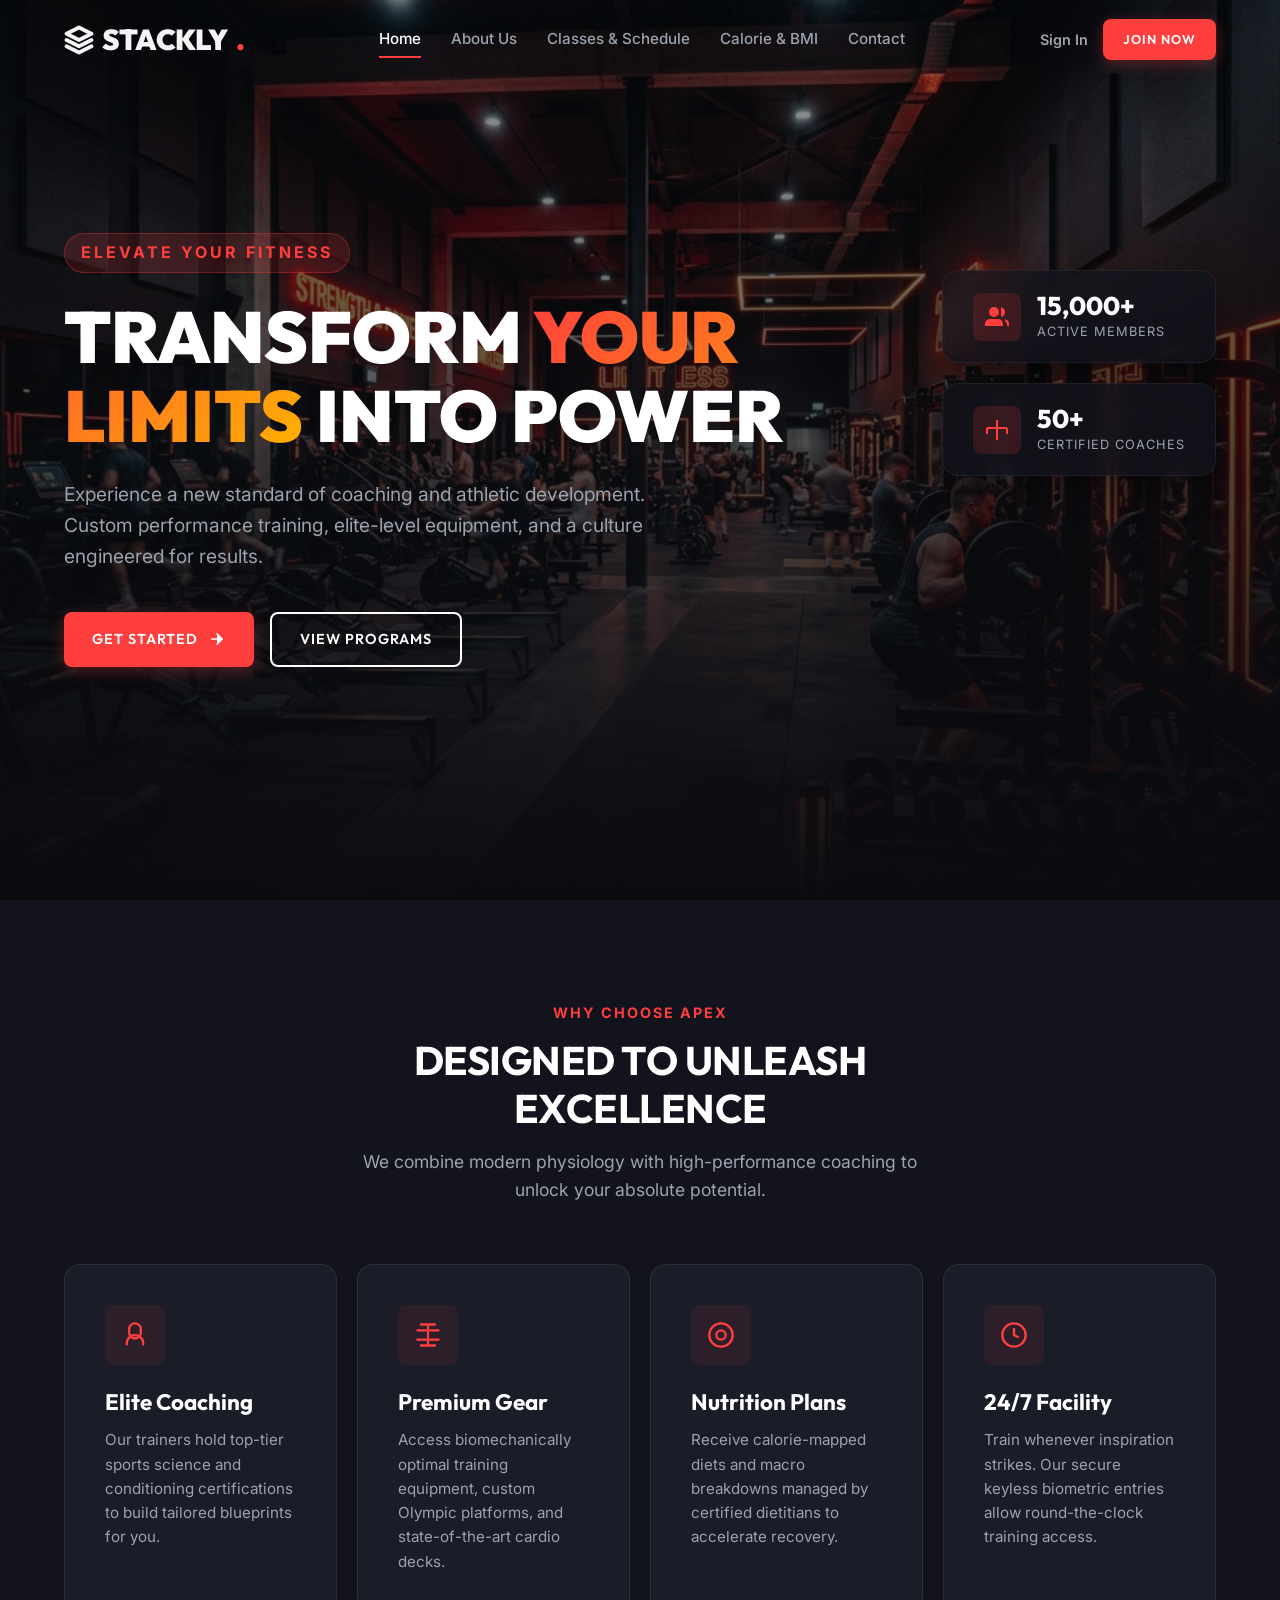
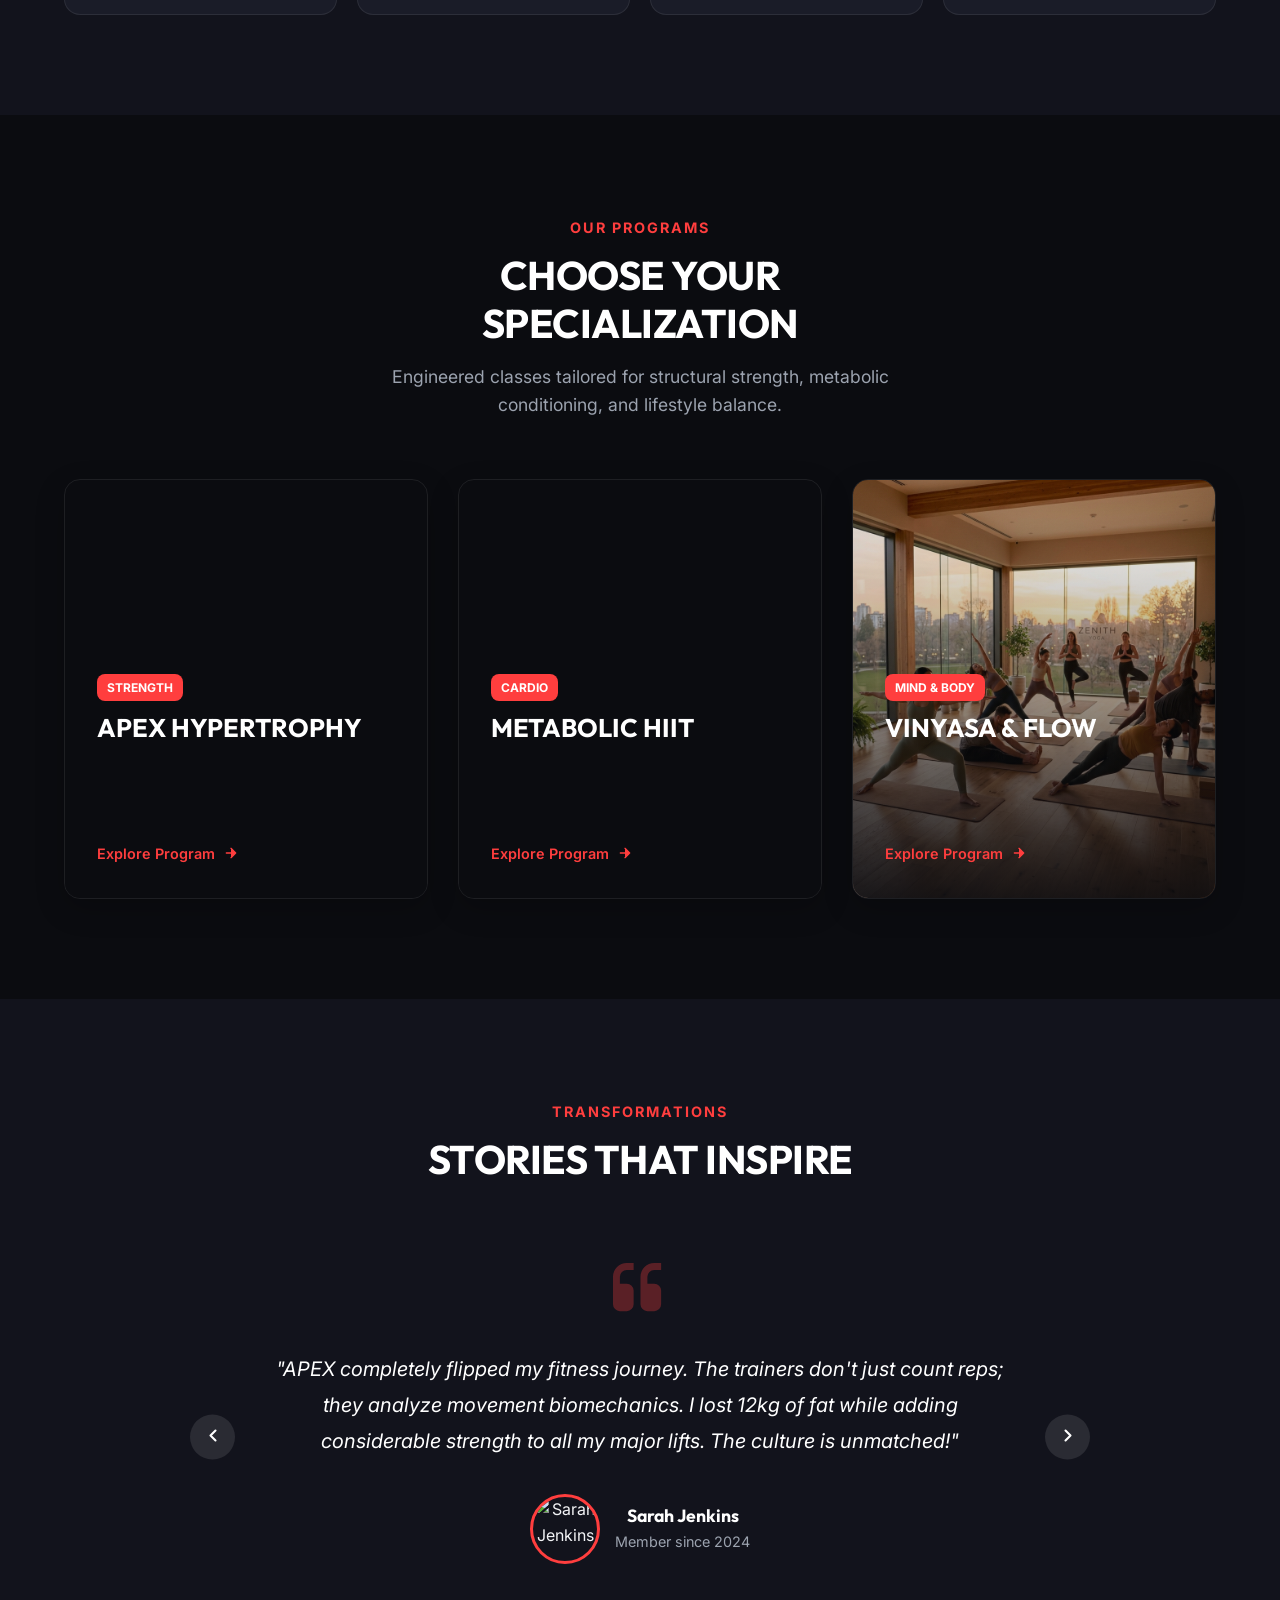
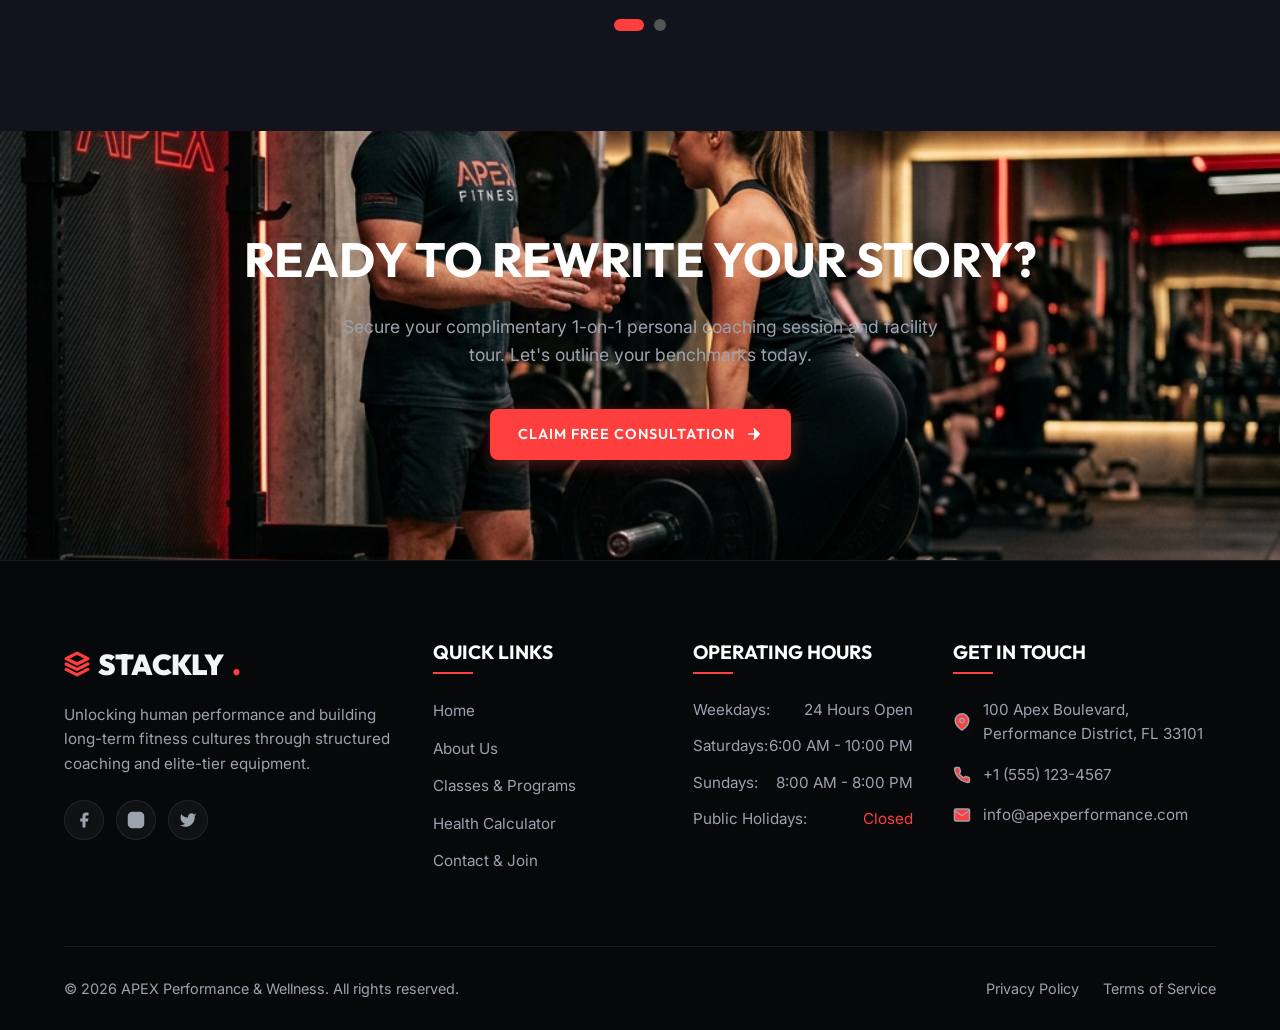
==== commit ba24b802: "hi" ====
--- a/index.html
+++ b/index.html
@@ -13,37 +13,65 @@
        HEADER & NAVIGATION
        ========================================================================== -->
   <header class="header" id="navbar">
-    <div class="container header-container">
-      <a href="index.html" class="logo" id="logo-link">
-        <svg viewBox="0 0 24 24" width="30" height="30" fill="none" stroke="currentColor" stroke-width="3" stroke-linecap="round" stroke-linejoin="round" class="text-primary">
-          <path d="M12 2L2 7l10 5 10-5-10-5z"></path>
-          <path d="M2 17l10 5 10-5"></path>
-          <path d="M2 12l10 5 10-5"></path>
-        </svg>
-        STACKLY<span>.</span>
+  <div class="container header-container">
+
+    <!-- Logo -->
+    <a href="index.html" class="logo" id="logo-link">
+      <svg viewBox="0 0 24 24"
+           width="30"
+           height="30"
+           fill="none"
+           stroke="currentColor"
+           stroke-width="3"
+           stroke-linecap="round"
+           stroke-linejoin="round">
+        <path d="M12 2L2 7l10 5 10-5-10-5z"></path>
+        <path d="M2 17l10 5 10-5"></path>
+        <path d="M2 12l10 5 10-5"></path>
+      </svg>
+      STACKLY<span>.</span>
+    </a>
+
+    <!-- Navigation -->
+    <nav class="nav-menu" id="navigation-menu">
+      <a href="index.html" class="nav-link active">Home</a>
+      <a href="about.html" class="nav-link">About Us</a>
+      <a href="classes.html" class="nav-link">Classes & Schedule</a>
+      <a href="bmi.html" class="nav-link">Calorie & BMI</a>
+      <a href="contact.html" class="nav-link">Contact</a>
+
+      <!-- Mobile Only -->
+      <a href="login.html" class="nav-link mobile-only">Sign In</a>
+      <a href="contact.html" class="nav-link mobile-only">Join Now</a>
+    </nav>
+
+    <!-- Actions -->
+    <div class="nav-actions">
+
+      <a href="login.html"
+         class="nav-link"
+         id="nav-login-link">
+         Sign In
       </a>
-      
-      <nav class="nav-menu" id="navigation-menu">
-        <a href="index.html" class="nav-link active" id="nav-home">Home</a>
-        <a href="about.html" class="nav-link" id="nav-about">About Us</a>
-        <a href="classes.html" class="nav-link" id="nav-classes">Classes & Schedule</a>
-        <a href="bmi.html" class="nav-link" id="nav-bmi">Calorie & BMI</a>
-        <a href="contact.html" class="nav-link" id="nav-contact">Contact</a>
-      </nav>
-      
-      <div class="nav-actions">
-        <a href="login.html" class="nav-link" id="nav-login-link" style="margin-right: 20px; font-weight: 600; font-size: 0.9rem;">Sign In</a>
-        <a href="contact.html" class="btn btn-primary btn-sm" id="nav-cta-btn" style="padding: 10px 20px; font-size: 0.8rem;">
-          Join Now
-        </a>
-        <button class="nav-toggle" id="menu-toggle" aria-label="Toggle navigation Menu" style="margin-left: 20px;">
-          <span></span>
-          <span></span>
-          <span></span>
-        </button>
-      </div>
-    </div>
-  </header>
+
+      <a href="contact.html"
+         class="btn btn-primary btn-sm"
+         id="nav-cta-btn">
+         Join Now
+      </a>
+
+      <button class="nav-toggle"
+              id="menu-toggle"
+              aria-label="Toggle Navigation">
+        <span></span>
+        <span></span>
+        <span></span>
+      </button>
+
+    </div>
+
+  </div>
+</header>
 
   <!-- ==========================================================================
        HERO BANNER
--- a/css/style.css
+++ b/css/style.css
@@ -331,11 +331,12 @@
   box-shadow: 0 10px 30px var(--glass-shadow);
 }
 
-.header-container {
-  display: flex;
+ .header-container {
+  display: flex;
+  align-items: center;
   justify-content: space-between;
-  align-items: center;
   width: 100%;
+  gap: 10px;
 }
 
 .logo {
@@ -351,13 +352,16 @@
 .logo span {
   color: var(--primary);
 }
-
 .nav-menu {
   display: flex;
+  align-items: center;
   gap: 32px;
-  align-items: center;
-}
-
+}
+
+.mobile-only {
+  display: none;
+}
+  
 .nav-link {
   font-weight: 500;
   font-size: 0.95rem;
@@ -1155,97 +1159,162 @@
 /* ==========================================================================
    TESTIMONIALS SLIDER
    ========================================================================== */
+ /* ==========================================
+   TESTIMONIAL SECTION
+========================================== */
+
 .testimonial-section {
   overflow: hidden;
+  padding: 100px 0;
 }
 
 .testimonial-container {
-  max-width: 800px;
-  margin: 0 auto;
   position: relative;
-  height: 300px; /* Constrain slider height */
+  max-width: 900px;
+  margin: 50px auto 0;
+  overflow: hidden;
 }
 
 .testimonial-slider {
   display: flex;
-  transition: transform 0.5s cubic-bezier(0.25, 1, 0.5, 1);
-  height: 100%;
+  transition: transform 0.6s ease;
 }
 
 .testimonial-slide {
   min-width: 100%;
-  display: flex;
-  flex-direction: column;
-  align-items: center;
+  box-sizing: border-box;
+  padding: 20px;
   text-align: center;
+}
+
+.quote-icon {
+  margin-bottom: 25px;
+  color: var(--primary);
+  opacity: 0.3;
+}
+
+.quote-icon svg {
+  width: 55px;
+  height: 55px;
+  fill: currentColor;
+}
+
+.testimonial-text {
+  max-width: 750px;
+  margin: 0 auto 35px;
+  font-size: 1.25rem;
+  line-height: 1.8;
+  font-style: italic;
+  color: var(--text-light);
+}
+
+.client-info {
+  display: flex;
   justify-content: center;
-  padding: 0 40px;
-}
-
-.quote-icon {
-  color: var(--primary);
-  opacity: 0.25;
-  margin-bottom: 20px;
-}
-
-.quote-icon svg {
-  width: 48px;
-  height: 48px;
-  fill: currentColor;
-}
-
-.testimonial-text {
-  font-size: 1.3rem;
-  font-style: italic;
-  color: var(--text-main);
-  margin-bottom: 24px;
-  line-height: 1.6;
-}
-
-.client-info {
-  display: flex;
-  align-items: center;
-  gap: 16px;
+  align-items: center;
+  gap: 15px;
 }
 
 .client-img {
-  width: 60px;
-  height: 60px;
-  border-radius: var(--radius-full);
+  width: 70px;
+  height: 70px;
+  border-radius: 50%;
   object-fit: cover;
-  border: 2px solid var(--primary);
+  border: 3px solid var(--primary);
 }
 
 .client-meta h4 {
+  margin: 0;
+  color: var(--text-light);
   font-size: 1.1rem;
-  color: var(--text-light);
 }
 
 .client-meta p {
-  color: var(--text-muted);
-  font-size: 0.85rem;
-}
-
-/* Testimonial navigation */
+  margin: 4px 0 0;
+  color: var(--text-muted);
+  font-size: 0.9rem;
+}
+
+/* Dots */
+
 .slider-dots {
   display: flex;
   justify-content: center;
-  gap: 8px;
-  margin-top: 30px;
+  gap: 10px;
+  margin-top: 35px;
 }
 
 .dot {
   width: 12px;
   height: 12px;
-  border-radius: var(--radius-full);
-  background-color: var(--border-color);
+  border-radius: 50%;
+  background: #555;
   cursor: pointer;
-  transition: var(--transition-fast);
+  transition: 0.3s;
 }
 
 .dot.active {
-  background-color: var(--primary);
-  width: 24px;
+  width: 30px;
+  border-radius: 20px;
+  background: var(--primary);
+}
+
+/* Arrows */
+
+.slider-arrow {
+  position: absolute;
+  top: 50%;
+  transform: translateY(-50%);
+  width: 45px;
+  height: 45px;
+  border: none;
+  border-radius: 50%;
+  background: rgba(255,255,255,0.1);
+  color: white;
+  cursor: pointer;
+  z-index: 10;
+  transition: 0.3s;
+}
+
+.slider-arrow:hover {
+  background: var(--primary);
+}
+
+.slider-arrow.prev {
+  left: 0;
+}
+
+.slider-arrow.next {
+  right: 0;
+}
+
+/* Mobile */
+
+@media (max-width: 768px) {
+
+  .testimonial-text {
+    font-size: 1rem;
+    line-height: 1.7;
+  }
+
+  .slider-arrow {
+    display: none;
+  }
+
+  .testimonial-slide {
+    padding: 10px;
+  }
+}
+.testimonial-container{
+    overflow:hidden;
+}
+
+.testimonial-slider{
+    display:flex;
+}
+
+.testimonial-slide{
+    min-width:100%;
 }
 
 /* ==========================================================================
@@ -1694,31 +1763,68 @@
   }
   
   /* Mobile menu implementation */
+   
   .nav-toggle {
-    display: flex;
-  }
-  
-  .nav-menu {
-    position: fixed;
-    top: 0;
-    right: -100%;
-    width: 300px;
-    height: 100vh;
-    background-color: var(--dark-section);
-    border-left: 1px solid var(--border-color);
-    flex-direction: column;
-    justify-content: center;
-    align-items: center;
-    gap: 40px;
-    transition: var(--transition);
-    z-index: 1000;
-  }
+  display: flex !important;
+  flex-direction: column;
+  justify-content: space-between;
+  width: 28px;
+  height: 20px;
+  cursor: pointer;
+}
+   
+.nav-menu {
+  position: fixed;
+  top: 0;
+  right: -300px;
+  width: 300px;
+  height: 100vh;
+  background-color: var(--dark-section);
+  border-left: 1px solid var(--border-color);
+  flex-direction: column;
+  justify-content: center;
+  align-items: center;
+  gap: 40px;
+  transition: var(--transition);
+  z-index: 1000;
+}
   
   .nav-menu.active {
     right: 0;
     box-shadow: -10px 0 40px var(--glass-shadow);
   }
-}
+
+#nav-login-link,
+#nav-cta-btn {
+  display: none;
+}
+
+.mobile-only {
+  display: block;
+}
+}
+.nav-menu {
+  display:flex;
+  align-items:center;
+  gap:32px;
+}
+
+.mobile-only{
+  display:none;
+}
+.nav-toggle span {
+  display: block;
+  width: 100%;
+  height: 3px;
+  background: #ffffff; /* White */
+  border-radius: 3px;
+}
+.nav-toggle {
+  background: transparent;
+  border: none;
+  padding: 0;
+}
+ 
 
 /* Tablet screens (up to 768px) */
 @media (max-width: 768px) {
@@ -1753,54 +1859,325 @@
 }
 
 /* Small / Mobile screens (up to 576px) */
-@media (max-width: 576px) {
+ @media (max-width: 576px) {
+
+  /* Header */
+   /* Mobile Header */
+
+.header {
+  height: 70px;
+}
+
+.header-container {
+  padding: 0 12px;
+}
+
+.logo {
+  font-size: 1.2rem;
+  flex-shrink: 0;
+}
+
+.nav-actions {
+  display: flex;
+  align-items: center;
+  gap: 10px;
+  margin-left: auto;
+}
+
+#nav-login-link {
+  display: none;
+}
+
+#nav-cta-btn {
+  padding: 8px 12px !important;
+  font-size: 0.7rem !important;
+  white-space: nowrap;
+}
+
+.nav-toggle {
+  display: flex;
+  width: 22px;
+  height: 18px;
+  flex-shrink: 0;
+}
+
+.nav-toggle span {
+  width: 100%;
+}
+
+  /* Hero Section */
+  .hero {
+    padding: 110px 0 60px;
+    min-height: auto;
+  }
+
+  .hero-container {
+    flex-direction: column;
+    align-items: center;
+    text-align: center;
+  }
+
+  .hero-content {
+    text-align: center;
+  }
+
   .hero-title {
-    font-size: 2.4rem;
-  }
-  
+    font-size: 1.9rem;
+    line-height: 1.2;
+    margin-bottom: 15px;
+  }
+
   .hero-desc {
-    font-size: 1rem;
-  }
-  
+    font-size: 0.95rem;
+    line-height: 1.6;
+    margin-bottom: 25px;
+  }
+
   .hero-btns {
     flex-direction: column;
     width: 100%;
-  }
-  
+    gap: 12px;
+  }
+
   .hero-btns .btn {
     width: 100%;
   }
-  
+
+  /* Stats Cards */
   .hero-stats-wrapper {
+    position: static;
+    width: 100%;
+    margin-top: 30px;
     flex-direction: column;
-  }
-  
+    gap: 15px;
+  }
+
   .glass-badge {
     width: 100%;
-  }
-  
-  .grid-4 {
+    min-width: unset;
+  }
+
+  /* Sections */
+  .section-header h2 {
+    font-size: 2rem;
+  }
+
+  .grid-4,
+  .grid-3,
+  .grid-2 {
     grid-template-columns: 1fr;
   }
-  
+
   .form-row-2 {
     grid-template-columns: 1fr;
   }
-  
+
   .calc-tabs {
     flex-direction: column;
   }
-  
+
+  .calc-wrapper,
+  .contact-form-wrapper {
+    padding: 25px 18px;
+  }
+
+  /* FAQ */
   .faq-header {
-    padding: 20px;
-  }
-  
+    padding: 18px;
+  }
+
   .faq-header h3 {
     font-size: 1rem;
   }
-  
+
+  /* Footer */
+  .footer-grid {
+    grid-template-columns: 1fr;
+    gap: 25px;
+  }
+
   .footer-bottom {
     flex-direction: column;
     text-align: center;
-  }
-}
+    gap: 10px;
+  }
+  /* Header Fix */
+
+.header{
+  height:70px;
+}
+
+.header-container{
+  padding:0 12px;
+}
+
+.logo{
+  font-size:1.1rem;
+}
+
+.logo svg{
+  width:22px;
+  height:22px;
+}
+
+.nav-actions{
+  margin-left:auto;
+  gap:8px;
+}
+
+#nav-login-link,
+#nav-cta-btn{
+  display:none;
+}
+
+.mobile-only{
+  display:block;
+}
+
+.nav-toggle{
+  display:flex;
+  width:22px;
+  height:18px;
+  margin:0;
+}
+
+.nav-menu{
+  width:240px;
+}
+}
+@media (max-width: 320px) {
+
+  .container {
+    padding: 0 12px;
+  }
+
+  .logo {
+    font-size: 1rem;
+  }
+
+  #nav-cta-btn {
+    padding: 6px 8px !important;
+    font-size: 0.65rem !important;
+  }
+
+  .hero-title {
+    font-size: 1.4rem !important;
+  }
+
+  .hero-desc {
+    font-size: 0.8rem;
+  }
+
+  .glass-badge {
+    padding: 12px;
+  }
+}
+.header-container{
+  display:flex;
+  justify-content:space-between;
+  align-items:center;
+  width:100%;
+}
+
+.nav-actions{
+  display:flex;
+  align-items:center;
+  gap:15px;
+}
+
+#nav-login-link{
+  font-weight:600;
+  font-size:0.9rem;
+}
+
+#nav-cta-btn{
+  padding:10px 20px;
+  font-size:0.8rem;
+}
+
+.mobile-only{
+  display:none;
+}
+.header {
+  position: fixed;
+  top: 0;
+  left: 0;
+  width: 100%;
+  height: 80px;
+  z-index: 1000;
+  display: flex;
+  align-items: center;
+}
+ .header-container{
+  display:flex;
+  justify-content:space-between;
+  align-items:center;
+}
+
+.nav-menu{
+  display:flex;
+  align-items:center;
+  gap:30px;
+}
+
+.nav-actions{
+  display:flex;
+  align-items:center;
+  gap:15px;
+}
+
+.nav-toggle{
+  display:none;
+  background:none;
+  border:none;
+  cursor:pointer;
+  flex-direction:column;
+  justify-content:space-between;
+  width:28px;
+  height:20px;
+  padding:0;
+}
+
+.nav-toggle span{
+  display:block;
+  width:100%;
+  height:3px;
+  background:#fff;
+  border-radius:5px;
+  transition:.3s;
+}
+ 
+.nav-toggle.active span:nth-child(1) {
+  transform: translateY(8px) rotate(45deg);
+}
+
+.nav-toggle.active span:nth-child(2) {
+  opacity: 0;
+}
+
+.nav-toggle.active span:nth-child(3) {
+  transform: translateY(-8px) rotate(-45deg);
+}
+@media (max-width: 992px) {
+
+  .nav-toggle {
+    display: flex !important;
+    flex-direction: column;
+    justify-content: space-between;
+    width: 28px;
+    height: 20px;
+    background: transparent;
+    border: none;
+    padding: 0;
+    cursor: pointer;
+    z-index: 1001;
+  }
+
+  .nav-toggle span {
+    display: block;
+    width: 100%;
+    height: 3px;
+    background-color: #fff;
+    border-radius: 3px;
+  }
+}
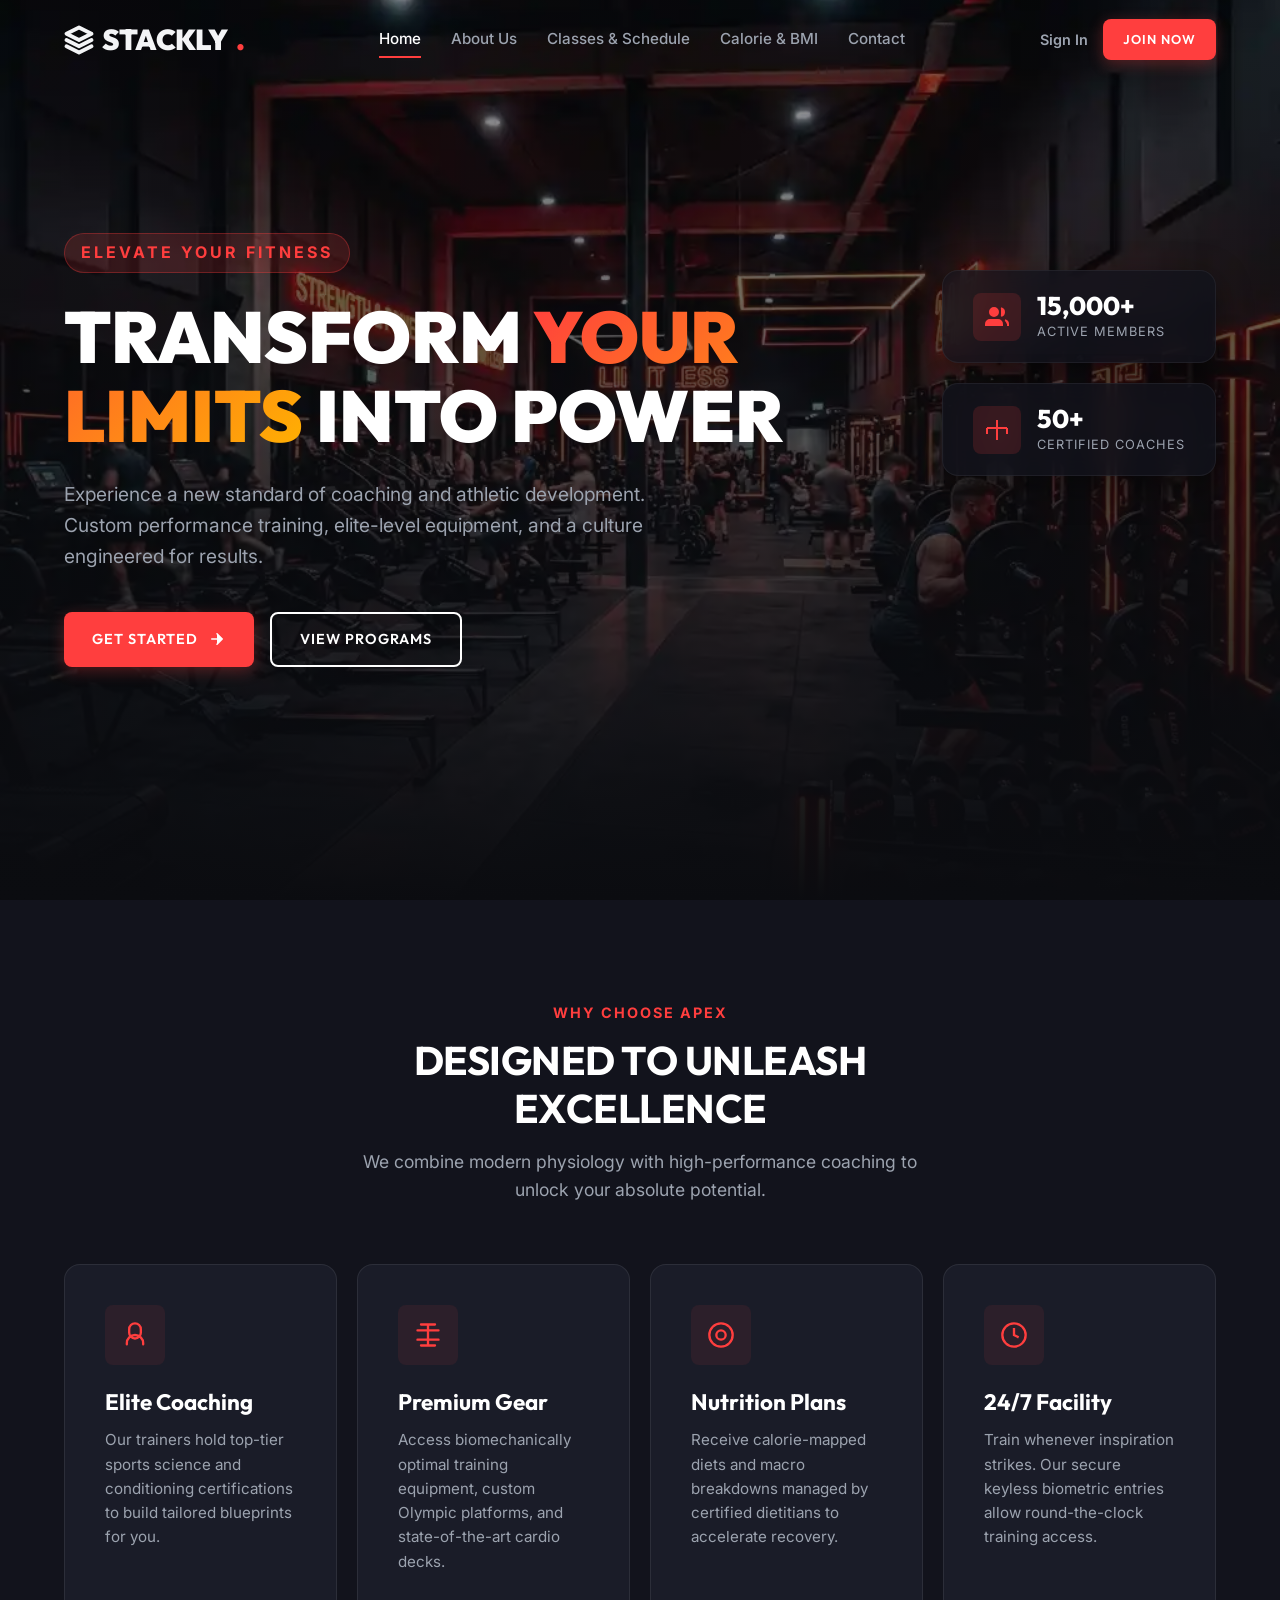
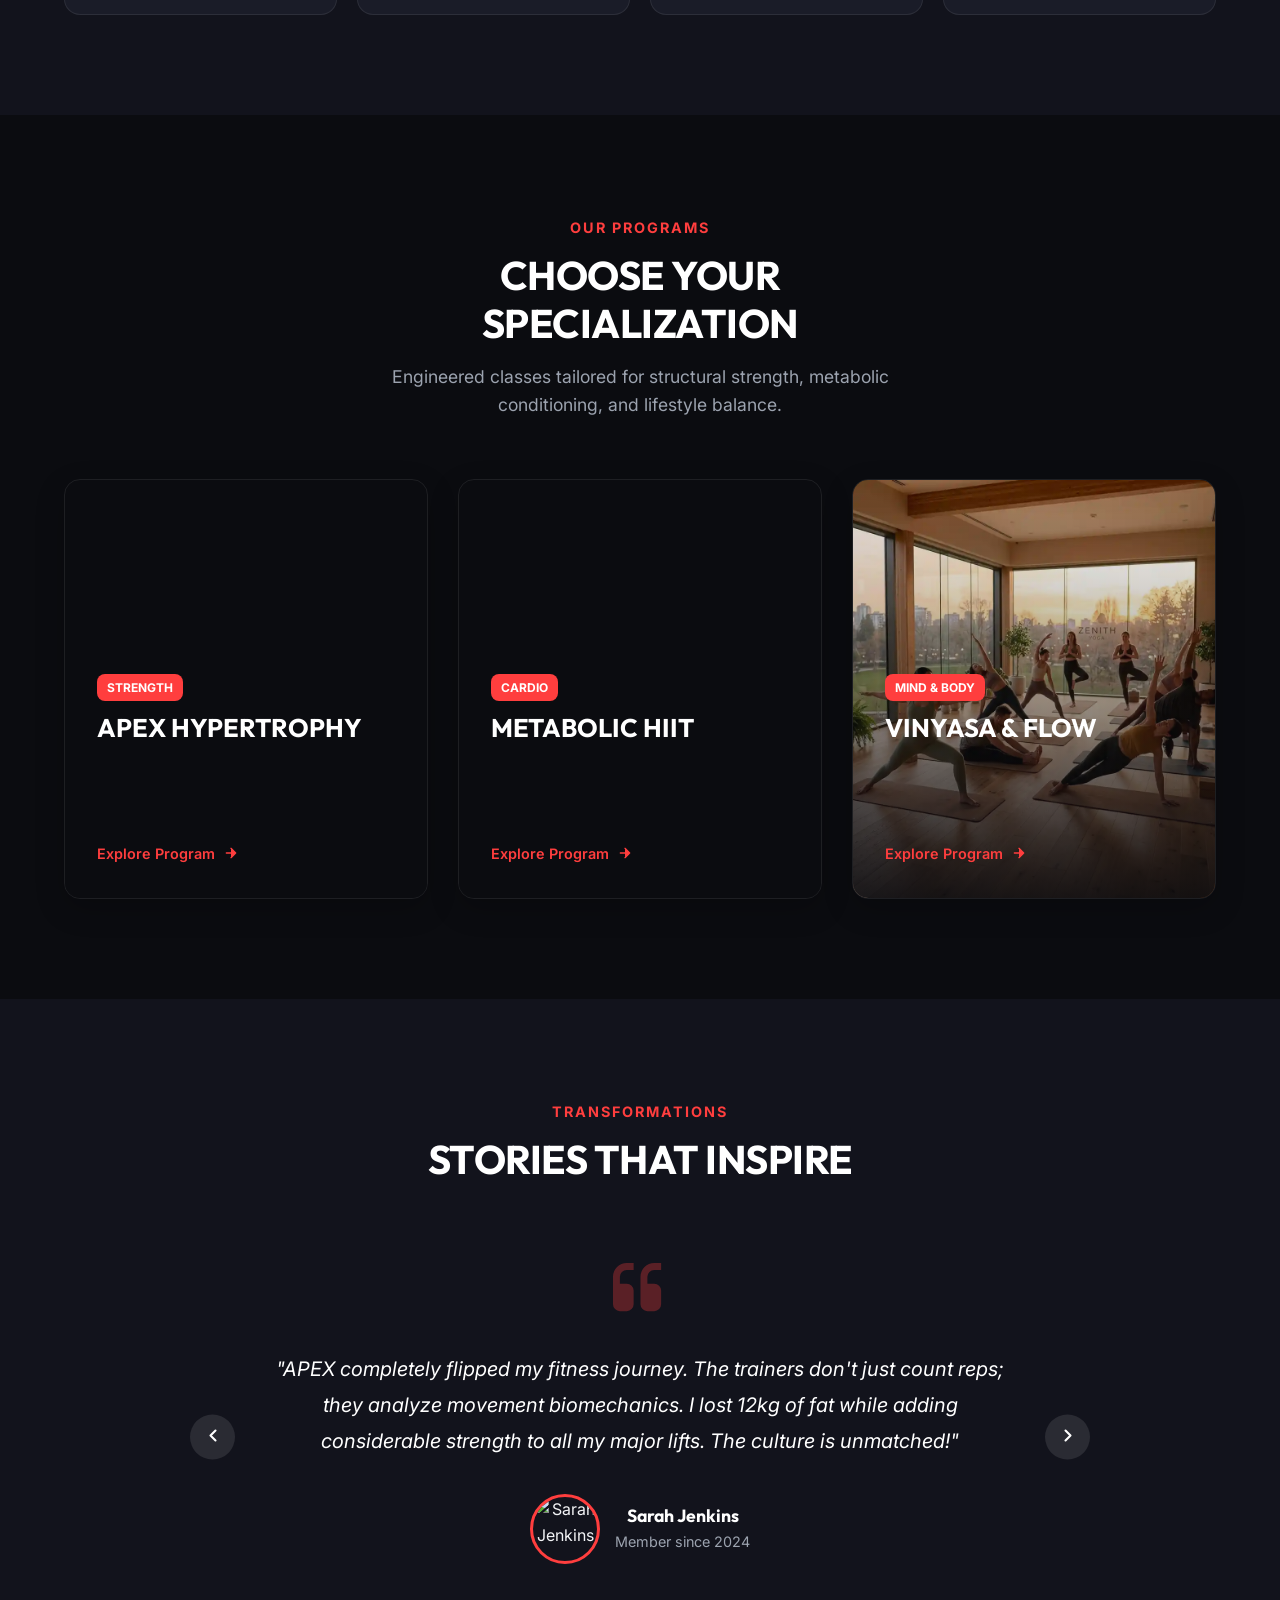
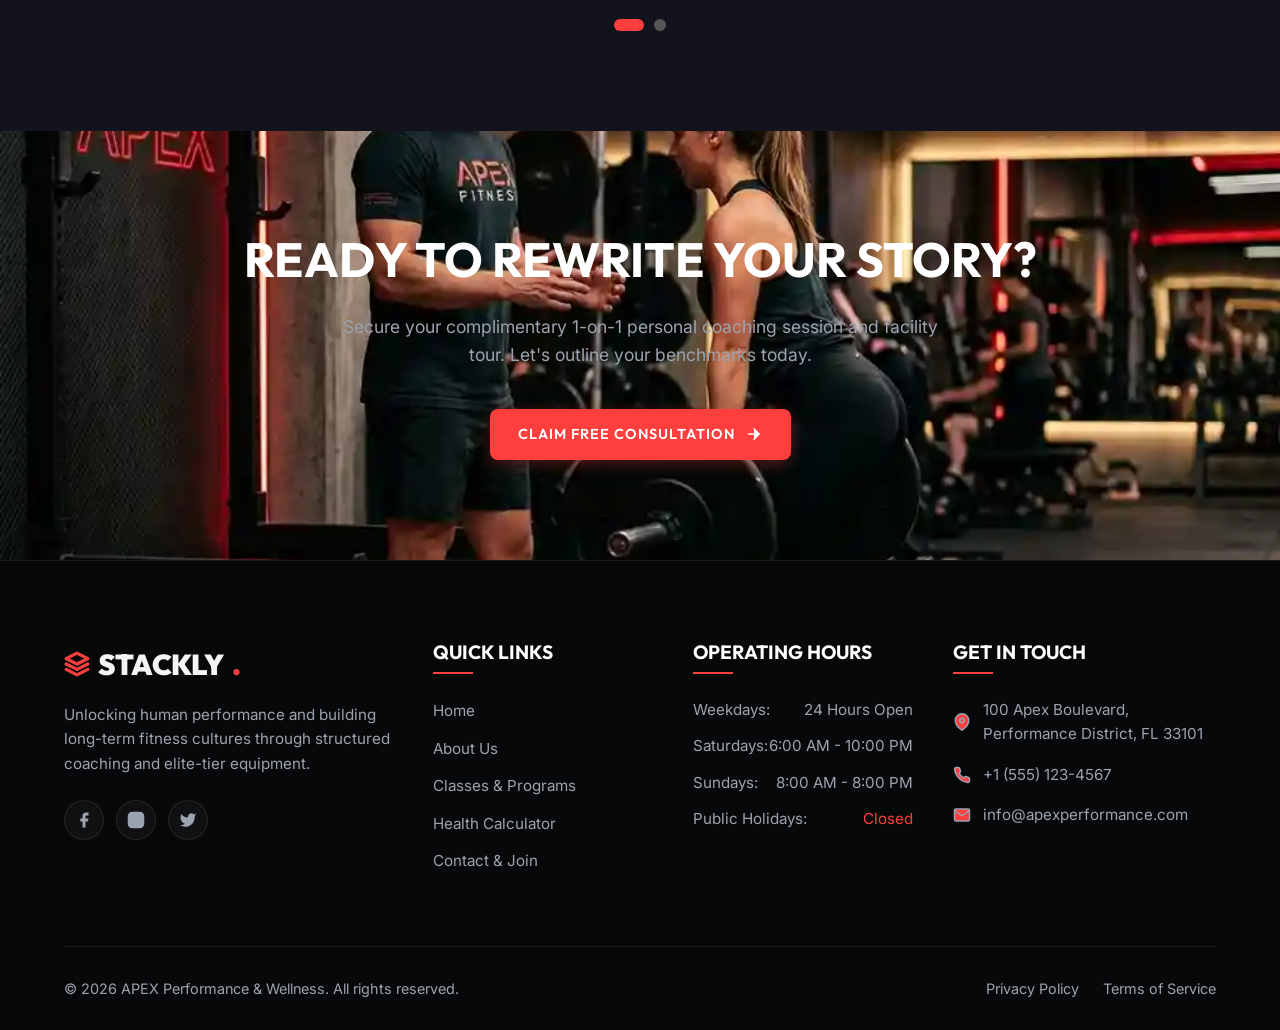
==== commit da6df239: "hi" ====
--- a/index.html
+++ b/index.html
@@ -76,7 +76,7 @@
   <!-- ==========================================================================
        HERO BANNER
        ========================================================================== -->
-  <section class="hero" style="background-image: url('assets/images/hero.png');" id="hero-section">
+  <section class="hero" style="background-image: url('assets/images/hero\ \(2\)_11zon.webp');" id="hero-section">
     <div class="hero-overlay"></div>
     <div class="container">
       <div class="hero-content">
@@ -237,7 +237,7 @@
 
         <!-- Program 3 -->
         <div class="program-card reveal reveal-right" id="program-yoga-card">
-          <div class="program-img" style="background-image: url('assets/images/group-class.png');"></div>
+          <div class="program-img" style="background-image: url('assets/images/group-class_11zon.webp');"></div>
           <div class="program-overlay"></div>
           <div class="program-content">
             <span class="program-tag">Mind & Body</span>
@@ -326,7 +326,7 @@
   <!-- ==========================================================================
        CTA BANNER SECTION
        ========================================================================== -->
-  <section class="section" style="background-image: url('assets/images/trainer-coaching.png'); background-size: cover; background-position: center; position: relative;" id="cta-banner">
+  <section class="section" style="background-image: url('./assets/images/trainer-coaching_11zon.webp'); background-size: cover; background-position: center; position: relative;" id="cta-banner">
     <div class="hero-overlay" style="background: rgba(11, 12, 16, 0.85);"></div>
     <div class="container text-center">
       <div class="reveal reveal-up">
@@ -428,8 +428,8 @@
       <div class="footer-bottom">
         <p>&copy; 2026 APEX Performance & Wellness. All rights reserved.</p>
         <div class="footer-bottom-links">
-          <a href="#" id="f-privacy">Privacy Policy</a>
-          <a href="#" id="f-terms">Terms of Service</a>
+          <a href="404.html" id="f-privacy">Privacy Policy</a>
+          <a href="404.html" id="f-terms">Terms of Service</a>
         </div>
       </div>
     </div>
--- a/css/style.css
+++ b/css/style.css
@@ -826,6 +826,7 @@
   font-size: 1.4rem;
   margin-bottom: 12px;
 }
+ 
 
 /* ==========================================================================
    CLASS SCHEDULE & FILTER (CLASSES PAGE)
@@ -2180,4 +2181,106 @@
     background-color: #fff;
     border-radius: 3px;
   }
+}
+/* ==========================================
+   EXTRA SMALL DEVICES (360px)
+========================================== */
+
+@media (max-width: 360px) {
+
+  .container{
+    padding: 0 15px;
+  }
+
+  /* Header */
+  .header{
+    height: 65px;
+  }
+
+  .logo{
+    font-size: 1.1rem;
+  }
+
+  .logo svg{
+    width: 22px;
+    height: 22px;
+  }
+
+  .nav-menu{
+    width: 240px;
+  }
+
+  /* Hero */
+  .hero{
+    padding-top: 100px;
+  }
+
+  .hero-title{
+    font-size: 1.7rem;
+    line-height: 1.2;
+  }
+
+  .hero-desc{
+    font-size: 0.9rem;
+  }
+
+  .hero-btns{
+    gap: 12px;
+  }
+
+  .hero-btns .btn{
+    width: 100%;
+  }
+
+  /* Cards */
+  .glass-badge,
+  .feature-card,
+  .trainer-card,
+  .pricing-card{
+    width: 100%;
+  }
+
+  /* Section Headings */
+  .section-header h2{
+    font-size: 1.7rem;
+  }
+
+  /* Trainer */
+  .trainer-img-wrapper{
+    height: 280px;
+  }
+
+  .trainer-info{
+    padding: 18px;
+  }
+
+  .trainer-info h3{
+    font-size: 1.2rem;
+  }
+
+  /* Calculator */
+  .calc-wrapper{
+    padding: 20px 15px;
+  }
+
+  /* Contact Form */
+  .contact-form-wrapper{
+    padding: 20px 15px;
+  }
+
+  input,
+  select,
+  textarea{
+    font-size: 16px;
+  }
+
+  /* Footer */
+  .footer{
+    text-align:center;
+  }
+
+  .footer-bottom{
+    flex-direction:column;
+    gap:10px;
+  }
 }
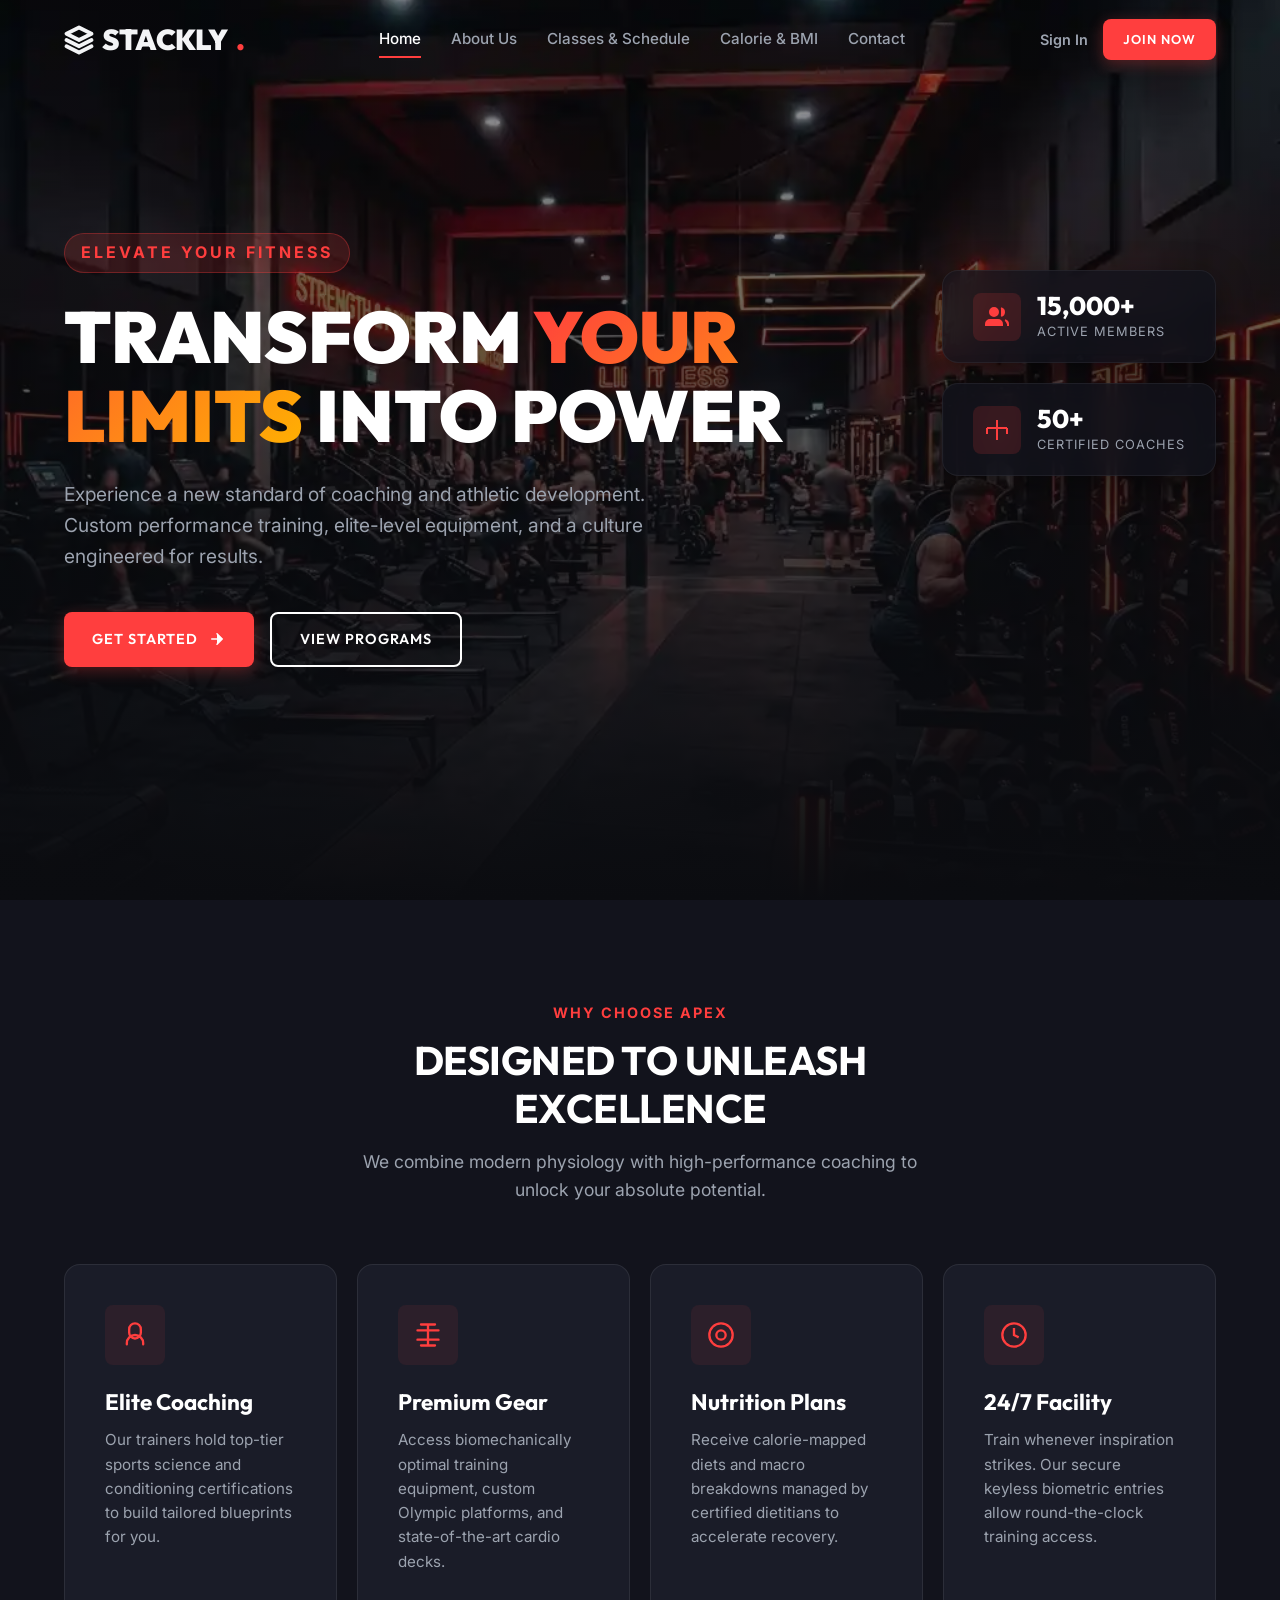
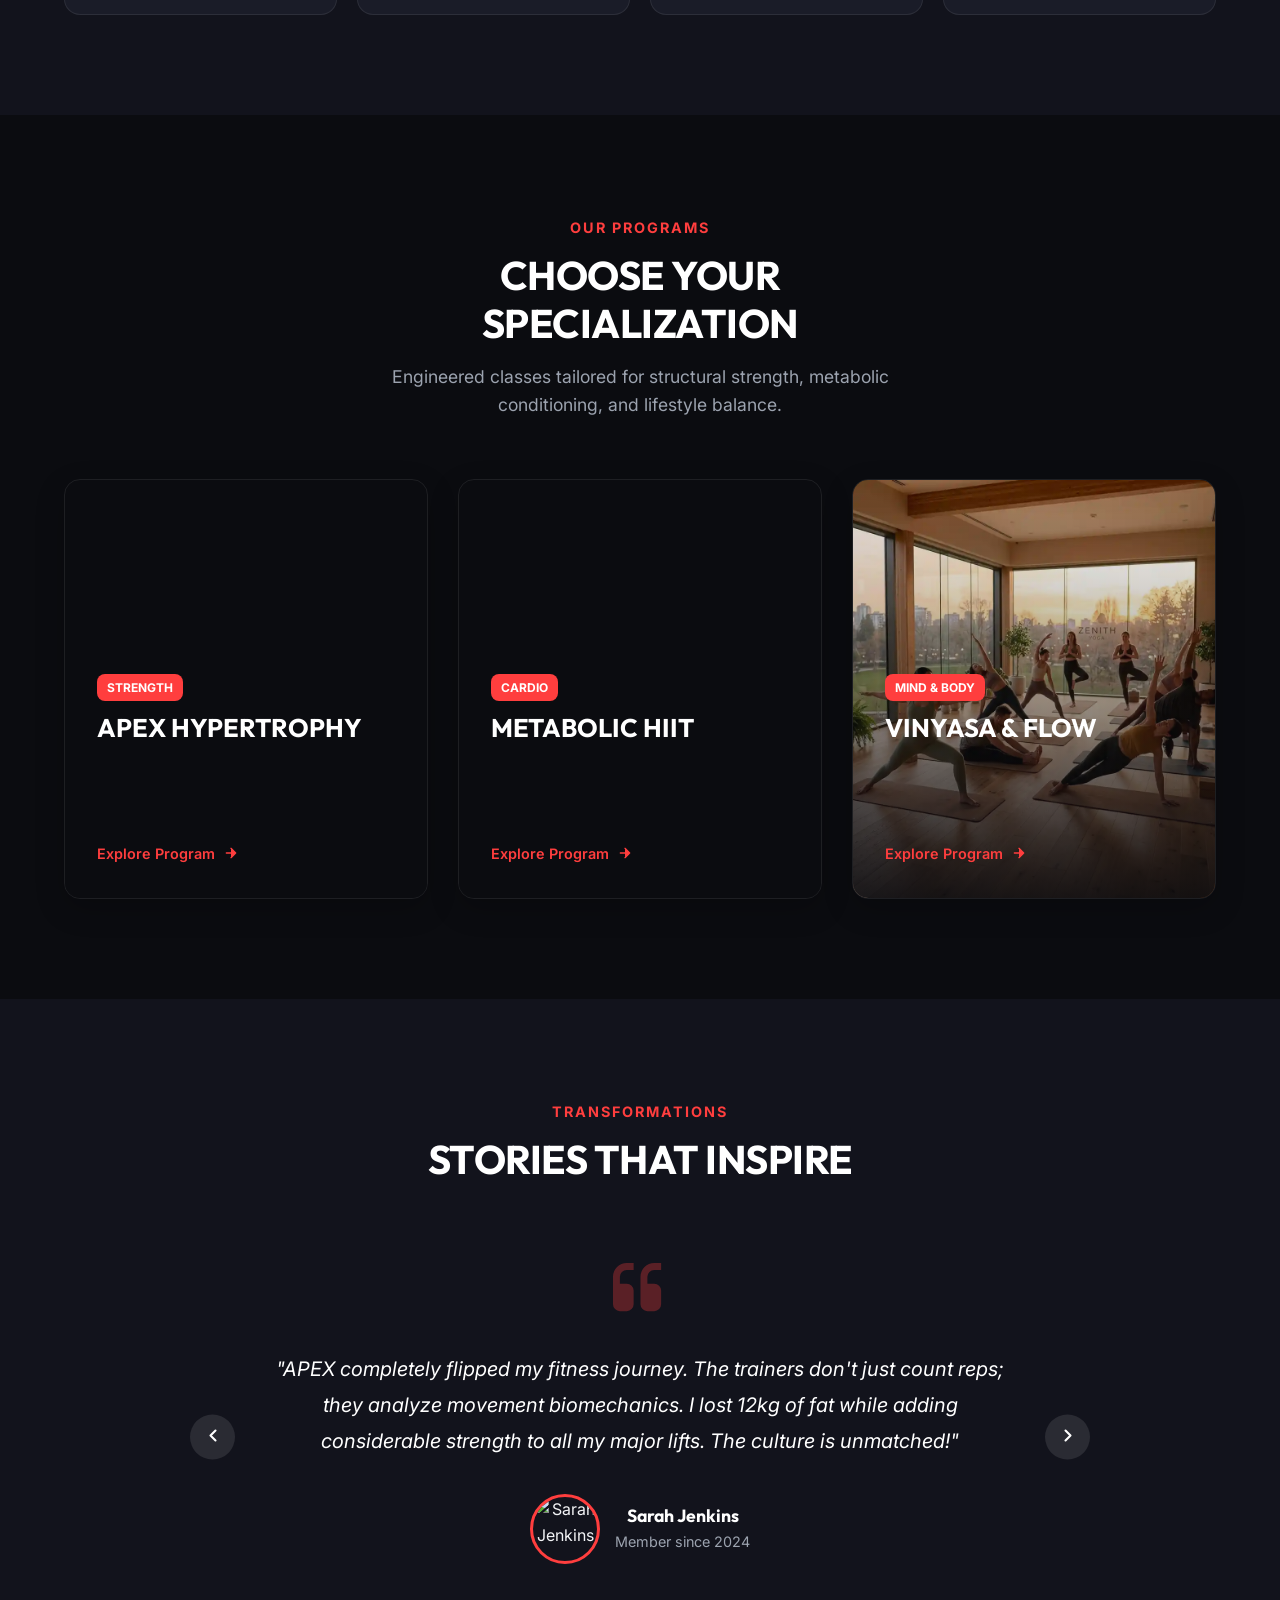
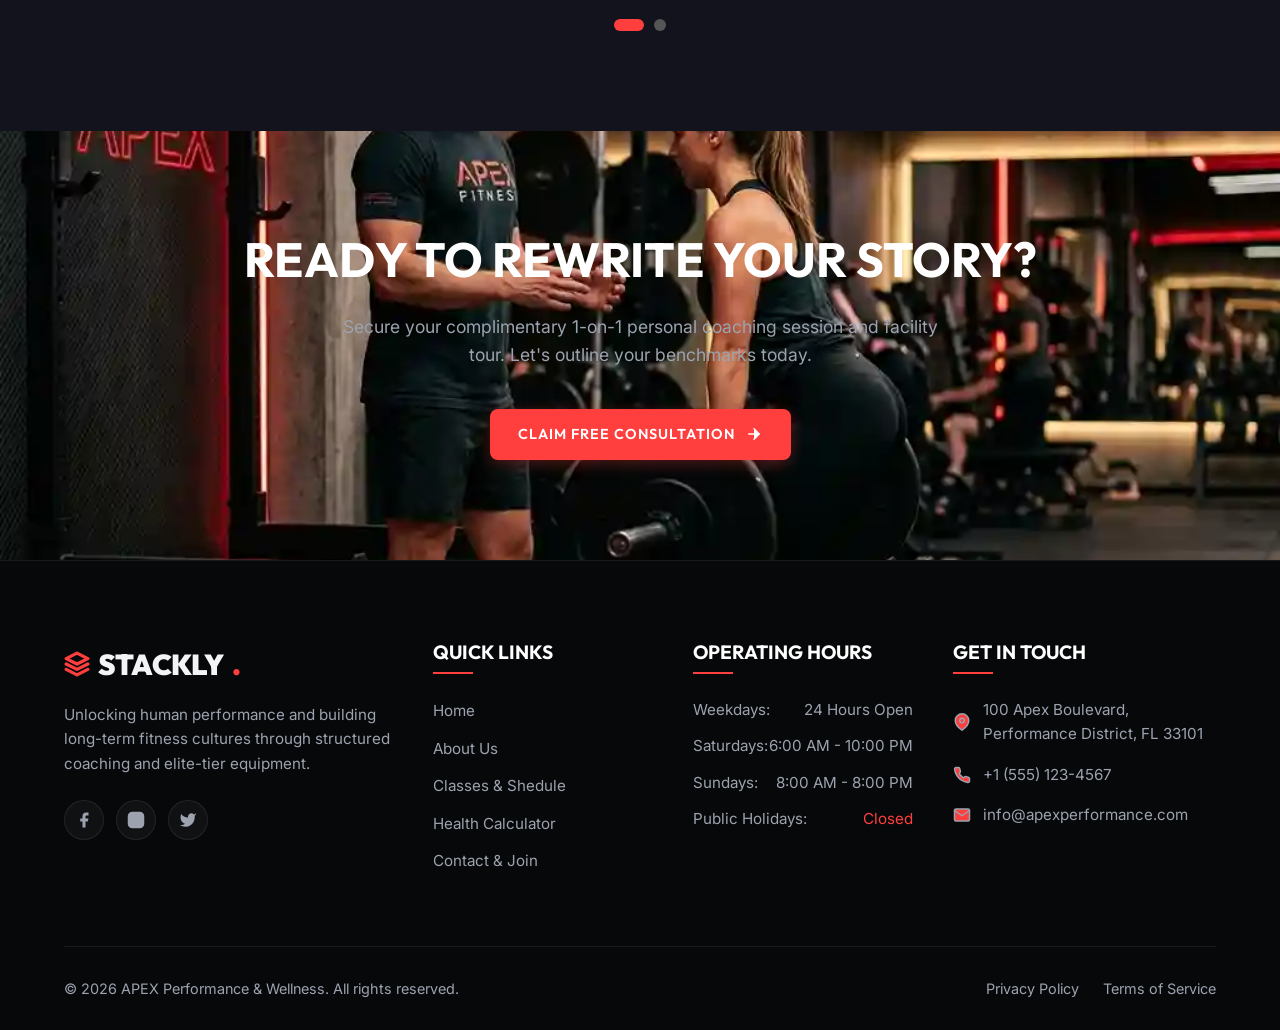
==== commit 4fcffe97: "hi" ====
--- a/index.html
+++ b/index.html
@@ -380,7 +380,7 @@
           <ul class="footer-links">
             <li><a href="index.html" id="fl-home">Home</a></li>
             <li><a href="about.html" id="fl-about">About Us</a></li>
-            <li><a href="classes.html" id="fl-classes">Classes & Programs</a></li>
+            <li><a href="classes.html" id="fl-classes">Classes & Shedule</a></li>
             <li><a href="bmi.html" id="fl-bmi">Health Calculator</a></li>
             <li><a href="contact.html" id="fl-contact">Contact & Join</a></li>
           </ul>
--- a/css/style.css
+++ b/css/style.css
@@ -826,7 +826,16 @@
   font-size: 1.4rem;
   margin-bottom: 12px;
 }
- 
+ .trainer-img {
+  width: 100%;
+  height: 100%;
+  object-fit: cover;
+  object-position: top;
+  transition: var(--transition);
+  
+  /* Add this line to hide browser hover tools */
+  pointer-events: none; 
+}
 
 /* ==========================================================================
    CLASS SCHEDULE & FILTER (CLASSES PAGE)
